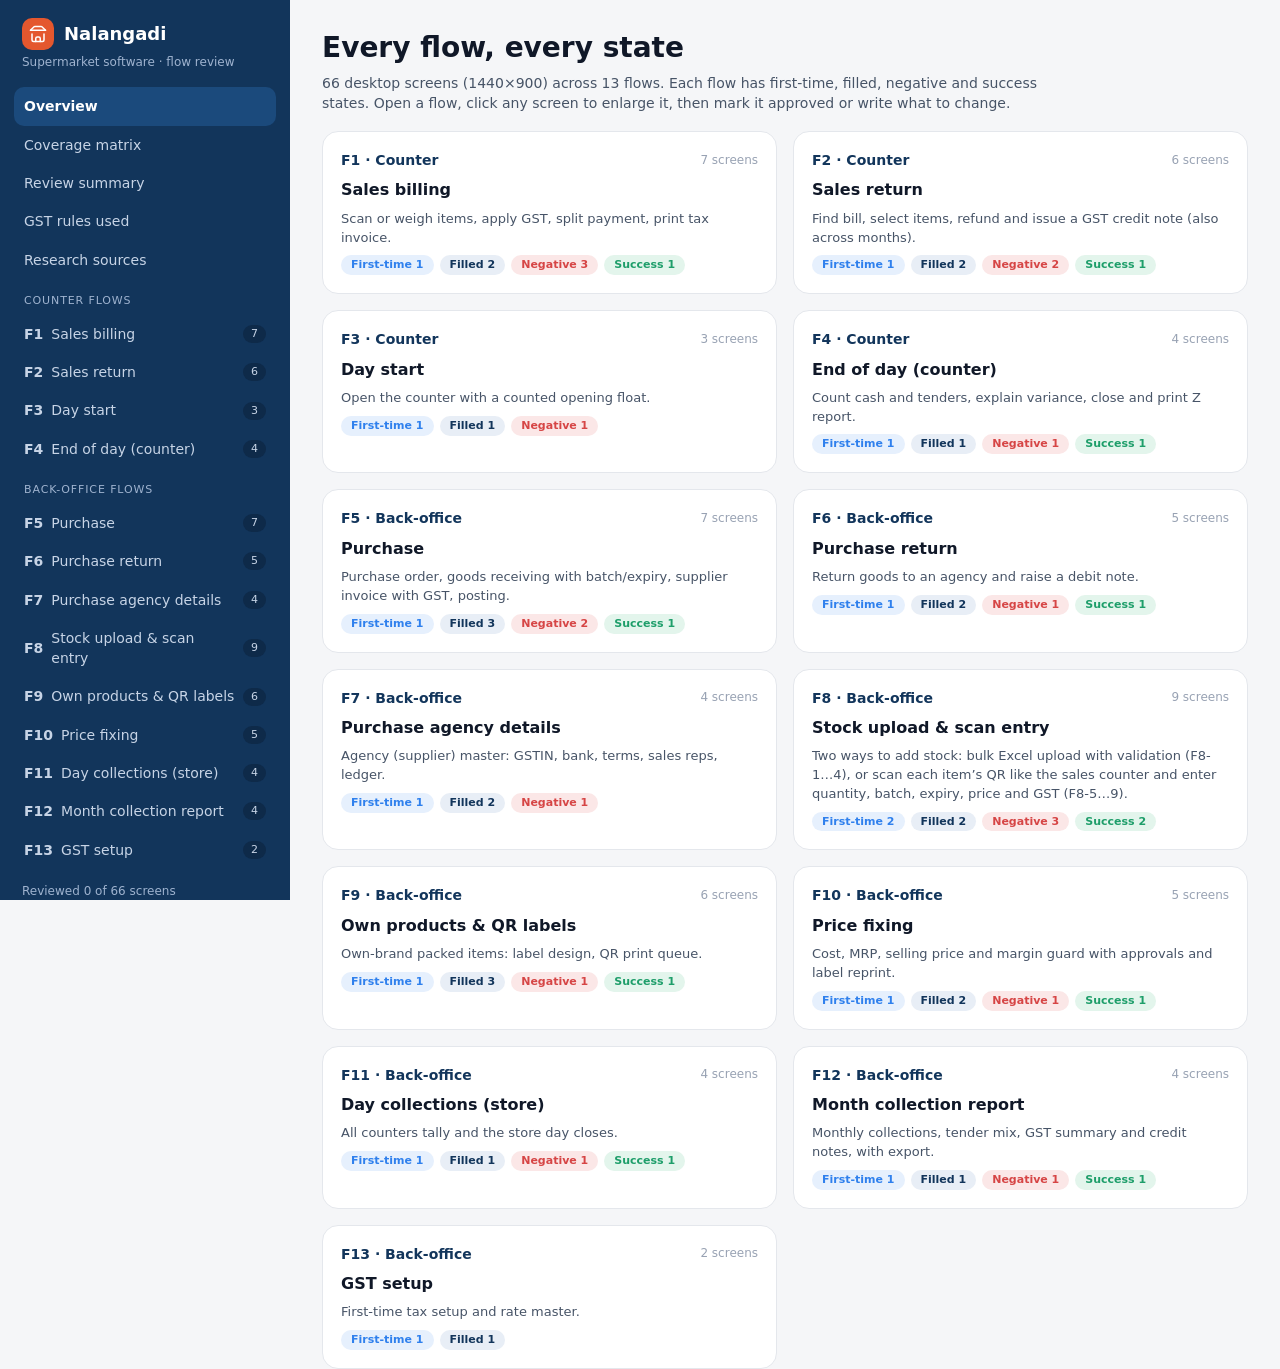
==== index.html @ 8aa23880 "Nalangadi supermarket UX review site (66 screens, 13 flows) Co-Authored-By: Claude Sonnet 5.5 <norep" ====
<!doctype html>
<html lang="en"><head><meta charset="utf-8"><meta name="viewport" content="width=device-width,initial-scale=1">
<title>Nalangadi Supermarket — Flow Review</title>
<link rel="stylesheet" href="styles.css">
<style>
html,body{height:100%}body{display:flex;background:#F5F6F8;color:#101828;font:14px/1.45 Inter,system-ui,-apple-system,"Segoe UI",sans-serif}
#nav{width:290px;flex:none;background:#12355B;color:#C7D4E6;padding:18px 14px;overflow:auto;height:100vh;position:sticky;top:0}
#nav h1{color:#fff;font-size:18px;display:flex;gap:10px;align-items:center;padding:0 8px 4px}#nav .tag{color:#9FB3CF;font-size:12px;padding:0 8px 16px}
#nav .grp{font-size:11px;letter-spacing:.08em;text-transform:uppercase;color:#9FB3CF;padding:14px 10px 6px}
#nav a{display:flex;align-items:center;gap:8px;padding:9px 10px;border-radius:10px;color:#C7D4E6;text-decoration:none;font-weight:500;cursor:pointer}#nav a:hover{background:#1B4A7C}#nav a.on{background:#1B4A7C;color:#fff;font-weight:600}
#nav a .n{margin-left:auto;font-size:11px;background:#0E2A49;border-radius:999px;padding:1px 8px}
#nav .prog{margin:14px 8px 0;font-size:12px;color:#9FB3CF}#nav .prog .bar{background:#0E2A49;height:8px;border-radius:4px;margin-top:6px}#nav .prog .bar i{display:block;height:8px;border-radius:4px;background:#1E9E6A}
#main{flex:1;min-width:0;padding:28px 32px 60px}
.vh{display:flex;justify-content:space-between;align-items:flex-end;gap:16px;margin-bottom:18px;flex-wrap:wrap}.vh h2{font-size:28px}.vh p{color:#475467;max-width:760px;margin-top:4px}
.filters{display:flex;gap:8px;flex-wrap:wrap}.filters .chip{cursor:pointer}
.gal{display:grid;grid-template-columns:repeat(auto-fill,560px);gap:28px}
.cardx{width:560px}
.thumb{width:560px;height:350px;border-radius:12px;overflow:hidden;border:1px solid #D0D5DD;background:#fff;cursor:zoom-in;position:relative;box-shadow:0 2px 8px rgba(16,24,40,.06)}
.thumb .scr{transform:scale(.3889);transform-origin:0 0;pointer-events:none}
.cap{display:flex;gap:8px;align-items:center;margin-top:10px}.cap b{font-size:14px}.cap .id{font-weight:700;color:#12355B}
.st{display:inline-block;border-radius:999px;padding:2px 10px;font-size:11px;font-weight:700}
.st.first{background:#E6F0FD;color:#2F80ED}.st.filled{background:#E8EEF6;color:#12355B}.st.error{background:#FBE7E7;color:#D64545}.st.success{background:#E3F5EC;color:#1E9E6A}
.note{color:#475467;font-size:13px;margin-top:4px}.rv{margin-left:auto;font-size:12px;font-weight:700}.rv.ok{color:#1E9E6A}.rv.chg{color:#E4572E}
.flowcards{display:grid;grid-template-columns:repeat(auto-fill,minmax(330px,1fr));gap:16px}
.fc{background:#fff;border:1px solid #E4E7EC;border-radius:16px;padding:18px;cursor:pointer;display:flex;flex-direction:column;gap:8px}.fc:hover{border-color:#12355B}
.fc .tp{display:flex;justify-content:space-between;align-items:center}.fc .code{font-weight:800;color:#12355B}.fc p{color:#475467;font-size:13px}
.fc .sts{display:flex;gap:6px;flex-wrap:wrap}
table.mx{width:100%;background:#fff;border-collapse:collapse;border:1px solid #E4E7EC;border-radius:12px;overflow:hidden}table.mx th{background:#EEF0F4}table.mx td{vertical-align:top;font-size:13px}table.mx td a{color:#12355B;font-weight:600;cursor:pointer;margin-right:8px;text-decoration:underline}
.doc{background:#fff;border:1px solid #E4E7EC;border-radius:16px;padding:22px;margin-bottom:16px}.doc h3{margin-bottom:10px}.doc p,.doc li{color:#475467;margin-bottom:6px}.doc ul{padding-left:20px}
#ov{position:fixed;inset:0;background:#0A1220;display:none;flex-direction:column;z-index:50}#ov.show{display:flex}
#ovh{display:flex;gap:14px;align-items:center;padding:14px 22px;color:#fff;flex-wrap:wrap}#ovh .id{font-weight:800}#ovh .nt{color:#C7D4E6;font-size:13px;flex:1;min-width:280px}
#ovh button,#ovb button{background:#fff;color:#12355B;border:0;border-radius:10px;padding:8px 14px;font-weight:700;cursor:pointer;font-size:13px}
#ovh button.g{background:#1E9E6A;color:#fff}#ovh button.o{background:#E4572E;color:#fff}#ovh button.x{background:#344054;color:#fff}
#stage{flex:1;display:grid;place-items:center;overflow:auto;padding:0 22px 14px}#frame{transform-origin:0 0}#wrap{position:relative;border-radius:8px;overflow:hidden;box-shadow:0 12px 48px rgba(0,0,0,.5)}
#cm{display:none;padding:0 22px 14px}#cm.show{display:flex;gap:10px}#cm textarea{flex:1;border-radius:10px;border:0;padding:10px 12px;font:13px Inter,system-ui;height:56px}
#ovb{display:flex;gap:10px;justify-content:center;padding:0 22px 14px;color:#9FB3CF;align-items:center;font-size:12px}
.sum{display:flex;flex-direction:column;gap:10px}.sum .it{background:#fff;border:1px solid #E4E7EC;border-radius:12px;padding:12px 16px;display:flex;gap:12px;align-items:flex-start}
</style></head><body>
<div id="nav"></div><div id="main"></div>
<div id="ov"><div id="ovh"></div><div id="cm"><textarea id="cmt" placeholder="What should change on this screen?"></textarea><button id="cms" class="o" style="background:#E4572E;color:#fff;border:0;border-radius:10px;padding:0 18px;font-weight:700">Save note</button></div><div id="stage"><div id="wrap"><div id="frame"></div></div></div><div id="ovb"><button id="pv">← Previous</button><span>Use ← → keys · Esc to close · A = approve · C = needs change</span><button id="nx">Next →</button></div></div>
<script src="lib.js"></script><script src="screens-pos.js"></script><script src="screens-purchase.js"></script><script src="screens-stock.js"></script><script src="screens-scan.js"></script><script src="screens-reports.js"></script>
<script>
const $=s=>document.querySelector(s);
const KEY='nalangadi-review-v1';let R={};try{R=JSON.parse(localStorage.getItem(KEY)||'{}')}catch(e){}
const save=()=>{try{localStorage.setItem(KEY,JSON.stringify(R))}catch(e){}};
const fl=id=>FLOWS.find(f=>f.id===id);
let view='overview',filter='all',cur=null;
function nav(){const done=SCREENS.filter(s=>R[s.id]&&R[s.id].v==='ok').length;
let h=`<h1><span class="logo" style="width:32px;height:32px">${ico('store',18,'#fff')}</span>Nalangadi</h1><div class="tag">Supermarket software · flow review</div>`;
h+=`<a data-v="overview" class="${view==='overview'?'on':''}">Overview</a><a data-v="coverage" class="${view==='coverage'?'on':''}">Coverage matrix</a><a data-v="review" class="${view==='review'?'on':''}">Review summary</a><a data-v="gst" class="${view==='gst'?'on':''}">GST rules used</a><a data-v="research" class="${view==='research'?'on':''}">Research sources</a>`;
['Counter','Back-office'].forEach(app=>{h+=`<div class="grp">${app} flows</div>`;FLOWS.filter(f=>f.app===app).forEach(f=>{const n=SCREENS.filter(s=>s.flow===f.id).length;h+=`<a data-v="flow:${f.id}" class="${view==='flow:'+f.id?'on':''}"><b>${f.id}</b> ${f.name}<span class="n">${n}</span></a>`;});});
h+=`<div class="prog">Reviewed ${done} of ${SCREENS.length} screens<div class="bar"><i style="width:${SCREENS.length?done/SCREENS.length*100:0}%"></i></div></div>`;
$('#nav').innerHTML=h;document.querySelectorAll('#nav a').forEach(a=>a.onclick=()=>{view=a.dataset.v;filter='all';render();scrollTo(0,0)});}
const stc=(f)=>['first','filled','error','success'].map(k=>{const n=SCREENS.filter(s=>s.flow===f&&s.state===k).length;return n?`<span class="st ${k}">${STATE_LABEL[k]} ${n}</span>`:''}).join('');
function shotCard(s){const r=R[s.id];return `<div class="cardx"><div class="thumb" data-id="${s.id}">${s.html}</div><div class="cap"><span class="id">${s.id}</span><b>${s.title}</b><span class="st ${s.state}">${STATE_LABEL[s.state]}</span><span class="rv ${r?r.v==='ok'?'ok':'chg':''}">${r?r.v==='ok'?'✓ approved':'✎ change requested':''}</span></div><div class="note">${s.note}</div></div>`;}
function render(){nav();const m=$('#main');
if(view==='overview'){m.innerHTML=`<div class="vh"><div><h2>Every flow, every state</h2><p>${SCREENS.length} desktop screens (1440×900) across ${FLOWS.length} flows. Each flow has first-time, filled, negative and success states. Open a flow, click any screen to enlarge it, then mark it approved or write what to change.</p></div></div><div class="flowcards">${FLOWS.map(f=>`<div class="fc" data-v="flow:${f.id}"><div class="tp"><span class="code">${f.id} · ${f.app}</span><span class="m3 sm">${SCREENS.filter(s=>s.flow===f.id).length} screens</span></div><b style="font-size:16px">${f.name}</b><p>${f.desc}</p><div class="sts">${stc(f.id)}</div></div>`).join('')}</div>`;m.querySelectorAll('.fc').forEach(c=>c.onclick=()=>{view=c.dataset.v;render();scrollTo(0,0)});}
else if(view.startsWith('flow:')){const f=fl(view.slice(5));const list=SCREENS.filter(s=>s.flow===f.id&&(filter==='all'||s.state===filter));
m.innerHTML=`<div class="vh"><div><h2>${f.id} · ${f.name}</h2><p>${f.desc}</p></div><div class="filters">${['all','first','filled','error','success'].map(k=>`<span class="chip ${filter===k?'on':''}" data-f="${k}">${k==='all'?'All states':STATE_LABEL[k]}</span>`).join('')}</div></div><div class="gal">${list.map(shotCard).join('')}</div>`;
m.querySelectorAll('.chip').forEach(c=>c.onclick=()=>{filter=c.dataset.f;render()});m.querySelectorAll('.thumb').forEach(t=>t.onclick=()=>open(t.dataset.id));}
else if(view==='coverage'){const rows=FLOWS.map(f=>`<tr><td>${f.id} ${f.name}</td>${['first','filled','error','success'].map(k=>{const l=SCREENS.filter(s=>s.flow===f.id&&s.state===k);return `<td>${l.length?l.map(s=>`<a data-id="${s.id}">${s.id}</a>`).join(''):'<span class="m3">— not applicable</span>'}</td>`}).join('')}</tr>`).join('');
m.innerHTML=`<div class="vh"><div><h2>Coverage matrix</h2><p>Built from the actual screens, so it is always accurate. Click an ID to open it.</p></div></div><table class="mx"><thead><tr><th>Flow</th><th>First-time</th><th>Filled</th><th>Negative</th><th>Success</th></tr></thead><tbody>${rows}</tbody></table>`;m.querySelectorAll('td a').forEach(a=>a.onclick=()=>open(a.dataset.id));}
else if(view==='review'){const items=SCREENS.filter(s=>R[s.id]);const chg=items.filter(s=>R[s.id].v==='chg');const ok=items.filter(s=>R[s.id].v==='ok');
m.innerHTML=`<div class="vh"><div><h2>Review summary</h2><p>${ok.length} approved · ${chg.length} need changes · ${SCREENS.length-items.length} not reviewed yet. Notes are saved in this browser.</p></div><div class="filters"><span class="chip on" id="cp">Copy change list</span><span class="chip" id="cl">Clear all</span></div></div><div class="sum">${chg.map(s=>`<div class="it"><b>${s.id}</b><div><b>${s.title}</b><div class="m">${R[s.id].c||'(no note)'}</div></div></div>`).join('')||'<div class="m">No change requests yet.</div>'}</div>`;
$('#cp').onclick=()=>{const t=chg.map(s=>`${s.id} ${s.title}: ${R[s.id].c||''}`).join('\n');navigator.clipboard&&navigator.clipboard.writeText(t||'No changes');$('#cp').textContent='Copied';};$('#cl').onclick=()=>{R={};save();render();};}
else if(view==='gst'){m.innerHTML=`<div class="vh"><div><h2>India GST rules used in the screens</h2><p>Summarised from tax guides found in research — not tax advice. A CA must confirm each rule, rate and date before go-live.</p></div></div>`+[
['Return next month → credit note','A returned bill is never edited. The shop issues a credit note (Section 34 CGST) that references the original invoice. It is declared in the return of the month the credit note is issued, at the original bill’s tax rate. Example: Sept bill returned on 25 Oct → reduces October tax (filed in November).','Screens F2-2, F2-5, F2-6, F12-2'],
['Retail reporting','Small retail (B2C) credit notes are netted in the rate-wise, state-wise summary of that month; large inter-state invoices above ₹2.5 lakh are reported separately. Verify current form table numbers.','F12-2'],
['Time limit','Credit note must be declared by 30 November after the financial year of the original sale (or annual return date if earlier). Afterwards only a commercial credit note is possible and tax cannot be adjusted.','F2-2 warning, F12-3'],
['Tax invoice vs bill of supply','Regular dealers print a tax invoice with mandatory particulars (Rule 46). Composition dealers (up to ₹1.5 crore, 1%) print a bill of supply and cannot show GST separately or claim input credit.','F1-7, F13'],
['Rates','From 22 Sep 2025 sources report slabs of 5% and 18% (plus 40% for sin/luxury), loose staples nil, some packaged milk/paneer nil, carry bags 18%. Sample rates in the screens must be checked item-by-item in the notification.','F1-2, F13-2'],
['Write-offs','Input credit on goods lost, stolen, destroyed or written off may need reversal (Section 17(5)(h)). Wastage entries flag “ask CA”.','F9, F5-5, F6'],
['MRP and scales','Packaged goods cannot be sold above MRP; weighing scales must be verified and stamped (interval varies by state).','F1-2, F10-3'],
['E-invoice','Applies from ₹5 crore turnover for B2B/exports; counter bills are not e-invoiced. Supplier IRN is stored on purchase invoices.','F5-6']].map(([t,b,w])=>`<div class="doc"><h3>${t}</h3><p>${b}</p><p><b>Where:</b> ${w}</p></div>`).join('');}
else if(view==='research'){m.innerHTML=`<div class="vh"><div><h2>Research sources</h2><p>No single open-source project covers weighing, expiry, purchase orders, GST and wastage together. Workflows were taken from several; nothing was copied. Verify repos and licences before reuse.</p></div></div><div class="doc"><h3>Open source on GitHub</h3><ul><li><b>BeratARPA/BarcodePOS</b> — barcode, weighing scale and printer integration in a counter app.</li><li><b>Posnic/POS</b> — offline-first POS (Electron, AGPL).</li><li><b>ismail2021mohamed-cmd/supermarket-management-system</b> — roles, suppliers, expiry and low-stock alerts, profit dashboard.</li><li><b>Aasthayuli/Grocery_Inventory_Management</b> — barcode generation, expiry tracking, suppliers.</li><li><b>odoo/odoo, frappe/erpnext (+POSNext), Blair2004/NexoPOS, opensourcepos</b> — purchasing and receiving, cashier shifts, POS profiles, stock adjustments, roles.</li></ul></div><div class="doc"><h3>Vendor and guide material (marketing, unverified)</h3><ul><li>Price-embedded EAN-13 scale labels, PLU codes, tare.</li><li>Expiry-first (FEFO) stock, near-expiry markdown, blind counts and reason codes for shrink.</li><li>PO approvals by value, flagging price mismatch and over-receipt.</li></ul></div><div class="doc"><h3>UI patterns</h3><ul><li>Shopify Polaris and Emarsys data grids: checkbox column, hover actions, filters, bulk bar.</li></ul></div>`;}
m.querySelectorAll('.thumb').forEach(t=>t.onclick=()=>open(t.dataset.id));}
/* viewer */
function fit(){const s=Math.min((innerWidth-60)/1440,(innerHeight-250)/900);$('#frame').style.transform=`scale(${s})`;$('#wrap').style.width=1440*s+'px';$('#wrap').style.height=900*s+'px';}
function open(id){cur=SCREENS.findIndex(s=>s.id===id);show();$('#ov').classList.add('show');}
function show(){const s=SCREENS[cur];const r=R[s.id]||{};$('#frame').innerHTML=s.html;fit();
$('#ovh').innerHTML=`<span class="id">${s.id}</span><b>${s.title}</b><span class="st ${s.state}">${STATE_LABEL[s.state]}</span><span class="nt">${s.note}</span><button class="g" id="ap">✓ Approve</button><button class="o" id="ch">✎ Needs change</button><button class="x" id="cx">Close</button>`;
$('#cmt').value=r.c||'';$('#cm').classList.toggle('show',r.v==='chg');
$('#ap').onclick=()=>mark('ok');$('#ch').onclick=()=>{R[s.id]={v:'chg',c:$('#cmt').value};save();$('#cm').classList.add('show');$('#cmt').focus();render2()};$('#cx').onclick=close;}
function mark(v){const s=SCREENS[cur];R[s.id]={v,c:(R[s.id]&&R[s.id].c)||''};save();$('#cm').classList.toggle('show',v==='chg');render2();}
function render2(){nav();if(view!=='review'){const keep=scrollY;render();scrollTo(0,keep);}}
function close(){$('#ov').classList.remove('show');}
$('#cms').onclick=()=>{const s=SCREENS[cur];R[s.id]={v:'chg',c:$('#cmt').value};save();render2();};
$('#pv').onclick=()=>{cur=(cur-1+SCREENS.length)%SCREENS.length;show();};$('#nx').onclick=()=>{cur=(cur+1)%SCREENS.length;show();};
addEventListener('resize',()=>{if($('#ov').classList.contains('show'))fit();});
addEventListener('keydown',e=>{if(!$('#ov').classList.contains('show'))return;if(document.activeElement===$('#cmt')){if(e.key==='Escape')document.activeElement.blur();return;}if(e.key==='Escape')close();if(e.key==='ArrowRight')$('#nx').click();if(e.key==='ArrowLeft')$('#pv').click();if(e.key==='a'||e.key==='A')mark('ok');if(e.key==='c'||e.key==='C'){mark('chg');$('#cmt').focus();e.preventDefault();}});
render();
</script></body></html>
---- styles.css ----
:root{--primary:#12355B;--primary-600:#1B4A7C;--primary-50:#E8EEF6;--accent:#E4572E;--accent-50:#FDECE6;--success:#1E9E6A;--success-50:#E3F5EC;--warning:#E9A23B;--warning-50:#FCF1DD;--danger:#D64545;--danger-50:#FBE7E7;--info:#2F80ED;--info-50:#E6F0FD;--ink:#101828;--ink2:#475467;--ink3:#98A2B3;--line:#E4E7EC;--bg:#F5F6F8;--bg2:#EEF0F4;--surface:#fff}
*{box-sizing:border-box;margin:0;padding:0}
.scr{width:1440px;height:900px;position:relative;overflow:hidden;background:var(--bg);color:var(--ink);font:14px/1.4 Inter,system-ui,-apple-system,"Segoe UI",sans-serif;display:flex;flex-direction:column}
.scr.adm{flex-direction:row}
.ic{flex:none;display:inline-block;vertical-align:middle}
/* POS */
.pos-top{height:64px;flex:none;background:var(--primary);color:#fff;display:flex;align-items:center;justify-content:space-between;padding:0 24px}
.pos-top .brand{display:flex;align-items:center;gap:12px;font-weight:700;font-size:18px}
.logo{width:36px;height:36px;border-radius:10px;background:var(--accent);display:grid;place-items:center}
.pos-top .meta{display:flex;flex-direction:column;line-height:1.25}.pos-top .meta small{color:#9FB3CF;font-size:11px}
.pos-top .right{display:flex;align-items:center;gap:16px}
.pill{display:inline-flex;align-items:center;gap:6px;border-radius:999px;padding:6px 12px;font-weight:600;font-size:12px;background:var(--primary-600);color:#fff}
.pill.off{background:#7A2A2A}
.avatar{width:34px;height:34px;border-radius:50%;background:var(--primary-600);display:grid;place-items:center;font-weight:700}
.pos-body{flex:1;display:flex;min-height:0}
.pos-left{flex:1;min-width:0;padding:24px;display:flex;flex-direction:column;gap:16px}
.pos-right{width:460px;flex:none;background:#fff;border-left:1px solid var(--line);display:flex;flex-direction:column;min-height:0}
.pos-right .hd{padding:16px 20px;display:flex;justify-content:space-between;align-items:center;border-bottom:1px solid var(--line)}
.pos-right .lines{flex:1;padding:0 20px;overflow:hidden}
.line{display:flex;gap:10px;align-items:center;padding:11px 0;border-bottom:1px solid var(--line)}
.line .nm{flex:1;min-width:0}.line .nm b{display:block;font-size:14px}.line .nm small{color:var(--ink2);font-size:12px}
.line .amt{width:84px;text-align:right;font-weight:600}
.tot{padding:14px 20px;background:var(--bg);display:flex;flex-direction:column;gap:6px;font-size:13px}
.tot div{display:flex;justify-content:space-between;color:var(--ink2)}.tot .g{color:var(--success)}
.pay-wrap{padding:14px 20px 20px;display:flex;flex-direction:column;gap:10px}
.search{height:56px;border-radius:14px;background:#fff;border:1px solid var(--line);display:flex;align-items:center;gap:12px;padding:0 18px;color:var(--ink3);font-size:16px}
.search.focus{border:2px solid var(--primary);color:var(--ink)}
.tile{background:#fff;border:1px solid var(--line);border-radius:14px;padding:10px;display:flex;flex-direction:column;gap:4px}
.tile .img{height:64px;border-radius:10px}
.tile b{font-size:14px}.tile .pr{display:flex;justify-content:space-between;align-items:center}
.grid{display:grid;gap:12px}.g4{grid-template-columns:repeat(4,1fr)}.g3{grid-template-columns:repeat(3,1fr)}.g2{grid-template-columns:repeat(2,1fr)}.g5{grid-template-columns:repeat(5,1fr)}
.scale{background:var(--primary);color:#fff;border-radius:16px;padding:18px 22px;display:flex;justify-content:space-between;align-items:center}
.scale .w{font-size:40px;font-weight:700;font-variant-numeric:tabular-nums}
/* admin */
.side{width:240px;background:var(--primary);color:#C7D4E6;padding:20px 14px;display:flex;flex-direction:column;gap:2px;flex:none}
.side .logo-row{display:flex;gap:10px;align-items:center;padding:0 8px 16px;color:#fff}
.side .logo-row small{display:block;color:#9FB3CF;font-size:11px}
.nav{height:40px;border-radius:10px;padding:0 12px;display:flex;align-items:center;gap:12px;font-weight:500}
.nav.on{background:var(--primary-600);color:#fff;font-weight:600}
.nav .cnt{margin-left:auto;background:var(--accent);color:#fff;border-radius:999px;font-size:11px;padding:1px 7px;font-weight:600}
.side .spacer{flex:1}
.side .user{background:var(--primary-600);border-radius:12px;padding:12px;display:flex;gap:10px;align-items:center;color:#fff}
.side .user small{display:block;color:#9FB3CF;font-size:11px}
.main{flex:1;display:flex;flex-direction:column;min-width:0}
.top{height:64px;background:#fff;border-bottom:1px solid var(--line);display:flex;align-items:center;justify-content:space-between;padding:0 32px;flex:none}
.top .s{width:420px;height:40px;border-radius:10px;background:var(--bg);display:flex;align-items:center;gap:10px;padding:0 14px;color:var(--ink3)}
.top .r{display:flex;align-items:center;gap:14px}
.sel-store{display:flex;align-items:center;gap:6px;border:1px solid var(--line);border-radius:10px;padding:8px 12px;font-weight:500;font-size:13px}
.bell{width:40px;height:40px;border-radius:50%;background:var(--bg);display:grid;place-items:center}
.content{flex:1;padding:24px 32px;display:flex;flex-direction:column;gap:18px;min-height:0;overflow:hidden}
.ph-row{display:flex;justify-content:space-between;align-items:center}
.h1{font-size:26px;font-weight:700}.sub{color:var(--ink2);font-size:14px}
.row{display:flex;gap:16px}.col{display:flex;flex-direction:column;gap:14px}.grow{flex:1;min-width:0}.between{justify-content:space-between}.center{align-items:center}.gap8{gap:8px}.gap12{gap:12px}.wrap{flex-wrap:wrap}
.card{background:#fff;border:1px solid var(--line);border-radius:16px;padding:20px;display:flex;flex-direction:column;gap:14px;min-width:0}
.card h3{font-size:16px;font-weight:700}
.card.row,.card.row.between{flex-direction:row}.card.row.center{align-items:center}.card.grow{flex:1}
.kpi{flex:1;background:#fff;border:1px solid var(--line);border-radius:16px;padding:18px;display:flex;flex-direction:column;gap:8px}
.kpi .l{display:flex;justify-content:space-between;color:var(--ink2);font-size:13px}.kpi b{font-size:26px}
.btn{border:0;border-radius:12px;height:44px;padding:0 20px;font:600 14px Inter,system-ui,sans-serif;display:inline-flex;align-items:center;justify-content:center;gap:8px;white-space:nowrap}
.btn.primary{background:var(--primary);color:#fff}.btn.secondary{background:#fff;color:var(--primary);box-shadow:inset 0 0 0 1.5px var(--primary)}.btn.ghost{background:var(--primary-50);color:var(--primary)}.btn.danger{background:var(--danger);color:#fff}.btn.accent{background:var(--accent);color:#fff}.btn.sm{height:36px;padding:0 14px;font-size:13px}.btn.lg{height:60px;font-size:17px}.btn.block{width:100%}.btn.dis{opacity:.4}
.badge{display:inline-flex;align-items:center;gap:4px;border-radius:6px;padding:3px 8px;font:600 11px Inter,system-ui,sans-serif;white-space:nowrap}
.badge.neutral{background:var(--bg2);color:var(--ink2)}.badge.success{background:var(--success-50);color:var(--success)}.badge.warning{background:var(--warning-50);color:#9A6410}.badge.danger{background:var(--danger-50);color:var(--danger)}.badge.info{background:var(--info-50);color:var(--info)}.badge.accent{background:var(--accent-50);color:var(--accent)}
.chip{display:inline-flex;align-items:center;border-radius:999px;padding:8px 14px;font-weight:500;font-size:13px;background:#fff;border:1px solid var(--line);color:var(--ink2)}.chip.on{background:var(--primary);border-color:var(--primary);color:#fff}
.field{display:flex;flex-direction:column;flex:1;min-width:0}.field label{font:500 13px Inter,system-ui,sans-serif;color:var(--ink2);margin-bottom:6px}
.inp{height:48px;border:1px solid var(--line);border-radius:10px;background:#fff;padding:0 14px;display:flex;align-items:center;gap:8px;justify-content:space-between}
.inp.focus{border:2px solid var(--primary)}.inp.error{border:2px solid var(--danger)}.inp.dis{background:var(--bg2);color:var(--ink3)}.ph{color:var(--ink3)}
.hint{font-size:12px;color:var(--ink3);margin-top:4px}.hint.error{color:var(--danger)}.hint.ok{color:var(--success)}
.tblw{background:#fff;border:1px solid var(--line);border-radius:14px;overflow:hidden}
table{width:100%;border-collapse:collapse}th{background:var(--bg);font:600 12px Inter,system-ui,sans-serif;color:var(--ink2);text-align:left;padding:12px 16px}td{padding:12px 16px;border-top:1px solid var(--line);font-size:14px;color:var(--ink2)}td:first-child{color:var(--ink);font-weight:600}
.r{text-align:right}.c{text-align:center}tr.sel td{background:var(--primary-50)}tr.bad td{background:var(--danger-50)}tr.warn td{background:var(--warning-50)}
.cb{width:18px;height:18px;border-radius:5px;border:2px solid var(--ink3);display:inline-grid;place-items:center;vertical-align:middle}.cb.on{background:var(--primary);border-color:var(--primary);color:#fff}
.bulk{background:var(--primary-50);padding:10px 20px;display:flex;gap:12px;align-items:center;color:var(--primary);font-weight:600;font-size:13px}
.banner{display:flex;gap:12px;align-items:flex-start;border-radius:12px;padding:14px 16px;border:1px solid}
.banner b{display:block;font-size:14px}.banner span{font-size:13px;color:var(--ink2)}.banner .act{margin-left:auto;align-self:center}
.banner.danger{background:var(--danger-50);border-color:#F2BCBC}.banner.warning{background:var(--warning-50);border-color:#F3D9A4}.banner.info{background:var(--info-50);border-color:#BDD6F7}.banner.success{background:var(--success-50);border-color:#B5E3CE}
.empty{flex:1;display:flex;flex-direction:column;align-items:center;justify-content:center;gap:12px;text-align:center;padding:24px}
.empty .ring{width:96px;height:96px;border-radius:50%;background:var(--primary-50);display:grid;place-items:center}
.empty h2{font-size:24px}.empty p{max-width:460px;color:var(--ink2);font-size:15px;line-height:1.5}
.empty .tips{display:flex;gap:12px;margin-top:8px}.empty .tip{background:#fff;border:1px solid var(--line);border-radius:12px;padding:12px 16px;text-align:left;font-size:13px;max-width:220px}
.scrim{position:absolute;inset:0;background:rgba(16,24,40,.5)}
.modal{position:absolute;left:50%;transform:translateX(-50%);top:100px;background:#fff;border-radius:20px;padding:28px;display:flex;flex-direction:column;gap:16px;box-shadow:0 24px 64px rgba(0,0,0,.25)}
.modal .mh{display:flex;justify-content:space-between;align-items:flex-start}.modal h2{font-size:22px}.modal .x{width:40px;height:40px;border-radius:50%;background:var(--bg2);display:grid;place-items:center}
.steps{display:flex;gap:10px;align-items:center}.step{display:flex;align-items:center;gap:8px;font-weight:600;color:var(--ink3);white-space:nowrap}.step i{width:24px;height:24px;border-radius:50%;background:var(--bg2);display:grid;place-items:center;font-style:normal;font-size:12px}.step.on{color:var(--ink)}.step.on i{background:var(--primary);color:#fff}.step.done i{background:var(--success);color:#fff}.sep{flex:1;height:2px;background:var(--line);min-width:20px}
.tgl{display:flex;justify-content:space-between;align-items:center;padding:6px 0}.tgl small{display:block;color:var(--ink2);font-size:12px}
.tg{width:44px;height:26px;border-radius:13px;background:var(--bg2);position:relative;flex:none}.tg.on{background:var(--primary)}.tg:after{content:"";position:absolute;top:3px;left:3px;width:20px;height:20px;border-radius:50%;background:#fff}.tg.on:after{left:21px}
.kp{display:grid;grid-template-columns:repeat(3,1fr);gap:8px}.kp div{height:60px;border-radius:12px;background:var(--bg);display:grid;place-items:center;font:600 22px Inter,system-ui,sans-serif}
.paper{background:#fff;border:1px solid var(--line);padding:20px;font:12px/1.55 "Courier New",monospace;width:340px;color:#222;display:flex;flex-direction:column;gap:4px}
.paper .ln{display:flex;justify-content:space-between}.paper hr{border:0;border-top:1px dashed #999;margin:6px 0}.paper .ctr{text-align:center}
.bar{height:8px;border-radius:4px;background:var(--bg2)}.bar i{display:block;height:8px;border-radius:4px;background:var(--primary)}
.denom{display:flex;align-items:center;gap:16px;padding:6px 0}.denom .d{width:90px;font-weight:600}.denom .q{width:120px;height:40px;border:1px solid var(--line);border-radius:10px;display:flex;align-items:center;padding:0 12px;background:#fff}.denom .t{margin-left:auto;font-weight:600}
.big{font-size:44px;font-weight:700}.mid{font-size:20px;font-weight:700}
.m{color:var(--ink2)}.m3{color:var(--ink3)}.b{font-weight:700}.s6{font-weight:600}.sm{font-size:12px}.ok{color:var(--success)}.bad{color:var(--danger)}.wn{color:#9A6410}
.sw{width:56px;height:64px;border-radius:10px}
.qr{width:120px;height:120px;background:repeating-conic-gradient(#101828 0 25%,#fff 0 50%) 0 0/16px 16px;border:6px solid #fff;outline:1px solid var(--line)}
.label{background:#fff;border:1px dashed var(--ink3);border-radius:6px;padding:12px;display:flex;gap:12px;width:320px;font-size:11px;line-height:1.35;color:#222}
.dot{width:8px;height:8px;border-radius:50%;display:inline-block}

td:first-child{white-space:nowrap}
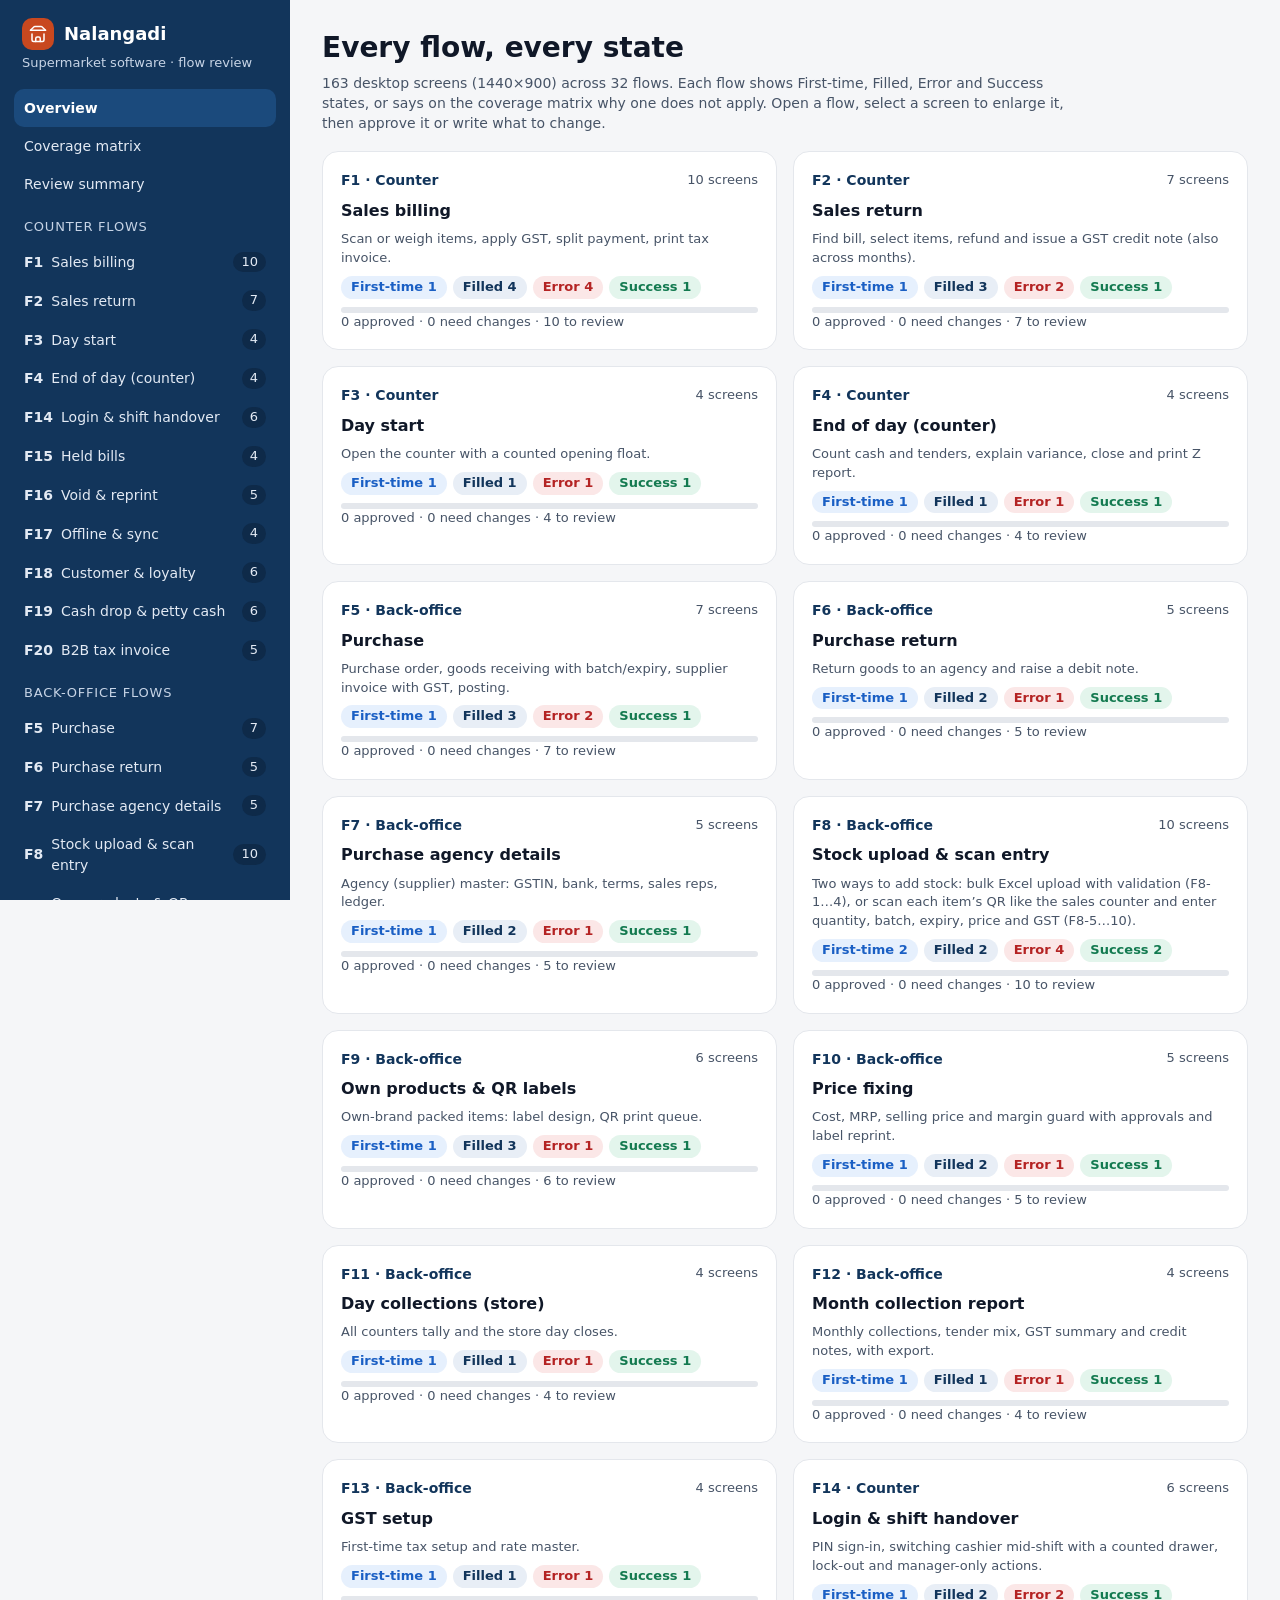
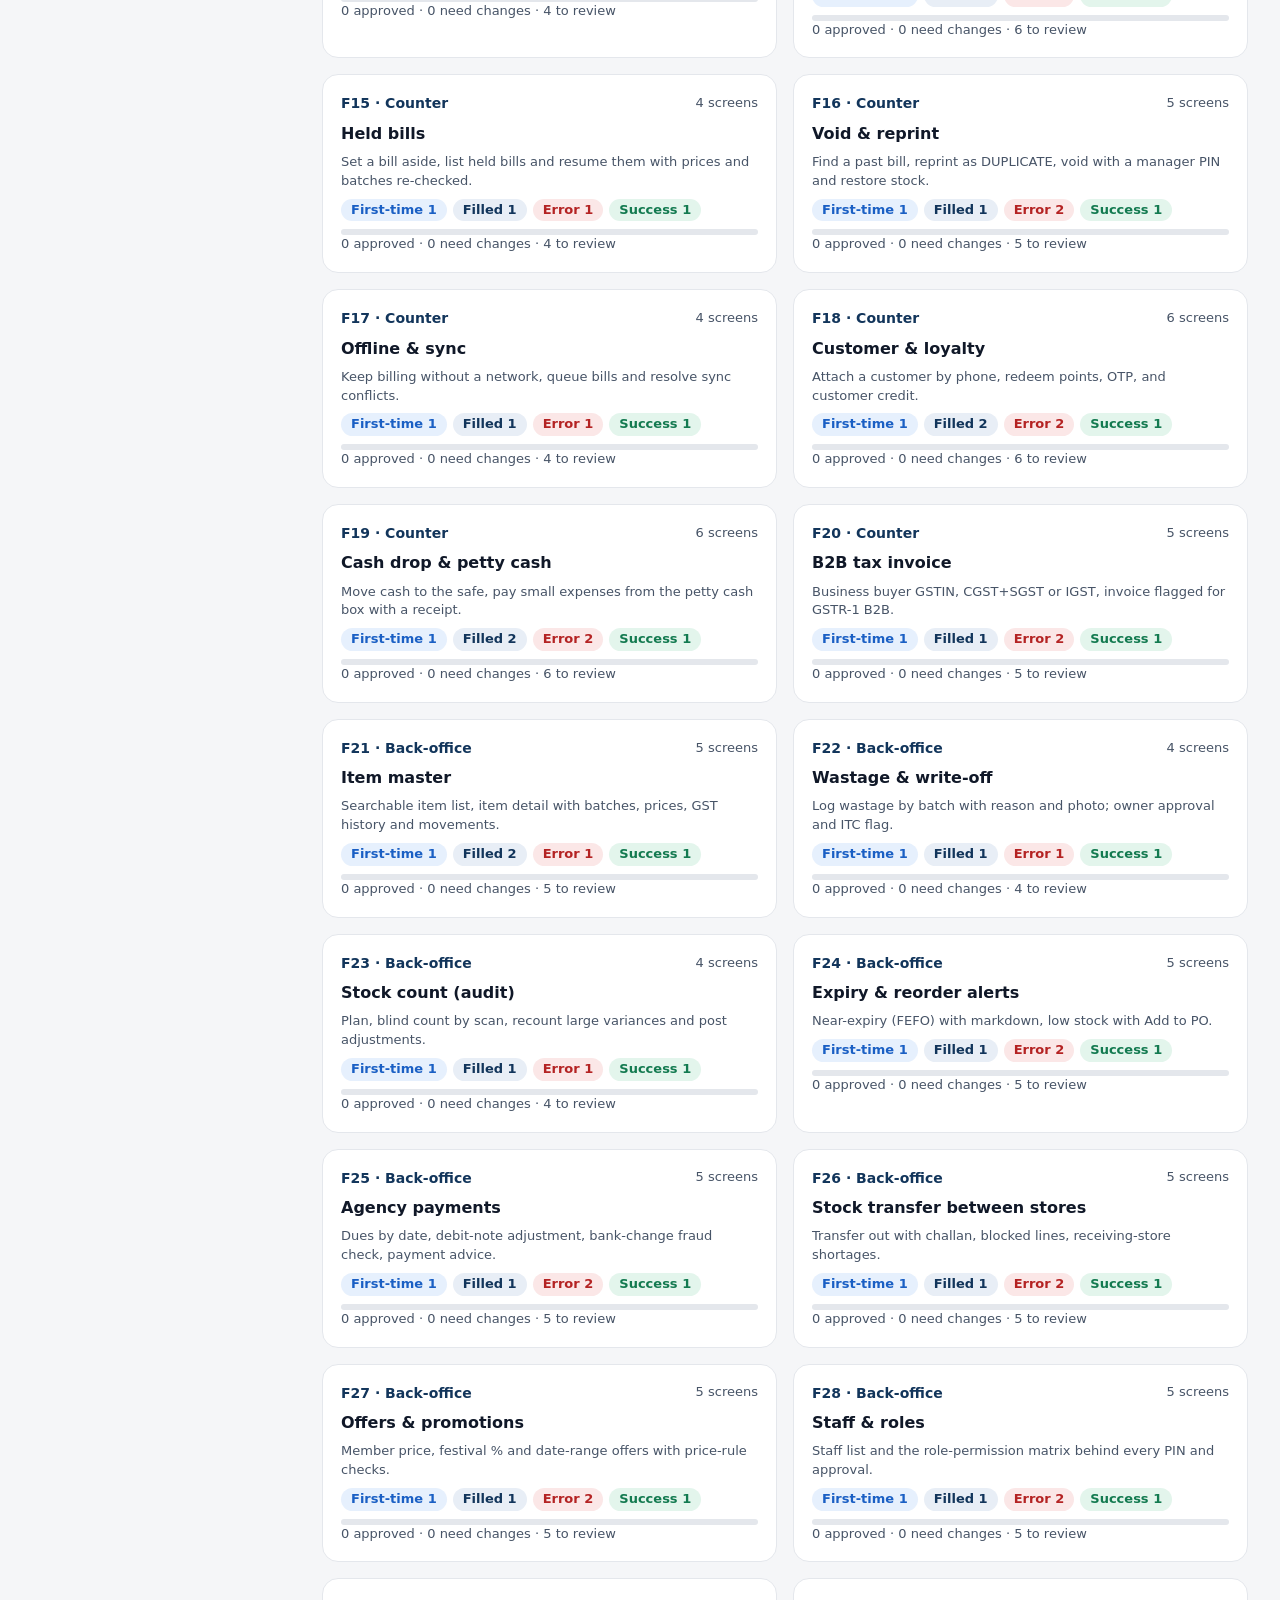
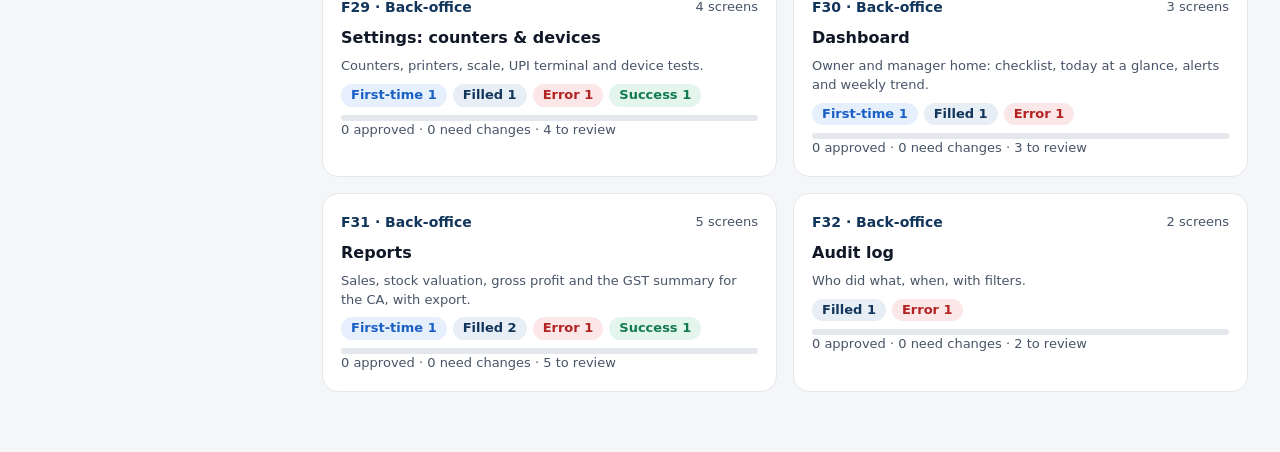
==== commit 30344d05: "Phases 1-4: DATA-driven screens, flows F14-F32, Tamil bill, quality gate, review site rewrite Co-Aut" ====
--- a/index.html
+++ b/index.html
@@ -3,90 +3,202 @@
 <title>Nalangadi Supermarket — Flow Review</title>
 <link rel="stylesheet" href="styles.css">
 <style>
-html,body{height:100%}body{display:flex;background:#F5F6F8;color:#101828;font:14px/1.45 Inter,system-ui,-apple-system,"Segoe UI",sans-serif}
-#nav{width:290px;flex:none;background:#12355B;color:#C7D4E6;padding:18px 14px;overflow:auto;height:100vh;position:sticky;top:0}
-#nav h1{color:#fff;font-size:18px;display:flex;gap:10px;align-items:center;padding:0 8px 4px}#nav .tag{color:#9FB3CF;font-size:12px;padding:0 8px 16px}
-#nav .grp{font-size:11px;letter-spacing:.08em;text-transform:uppercase;color:#9FB3CF;padding:14px 10px 6px}
-#nav a{display:flex;align-items:center;gap:8px;padding:9px 10px;border-radius:10px;color:#C7D4E6;text-decoration:none;font-weight:500;cursor:pointer}#nav a:hover{background:#1B4A7C}#nav a.on{background:#1B4A7C;color:#fff;font-weight:600}
-#nav a .n{margin-left:auto;font-size:11px;background:#0E2A49;border-radius:999px;padding:1px 8px}
-#nav .prog{margin:14px 8px 0;font-size:12px;color:#9FB3CF}#nav .prog .bar{background:#0E2A49;height:8px;border-radius:4px;margin-top:6px}#nav .prog .bar i{display:block;height:8px;border-radius:4px;background:#1E9E6A}
+*{box-sizing:border-box}
+html,body{min-height:100%}body{display:flex;background:#F5F6F8;color:#101828;font:14px/1.45 Inter,system-ui,-apple-system,"Segoe UI",sans-serif;margin:0;overflow-x:hidden}
+:focus-visible{outline:3px solid #1A5FC4;outline-offset:2px;border-radius:6px}
+button{font:inherit;cursor:pointer}a{color:inherit}
+#nav{width:290px;flex:none;background:#12355B;color:#C7D4E6;padding:18px 14px;overflow:auto;height:100vh;position:sticky;top:0;z-index:30}
+#nav h1{color:#fff;font-size:18px;display:flex;gap:10px;align-items:center;padding:0 8px 4px;margin:0}#nav .tag{color:#C7D4E6;font-size:13px;padding:0 8px 16px}
+#nav .grp{font-size:13px;letter-spacing:.06em;text-transform:uppercase;color:#C7D4E6;padding:14px 10px 6px}
+#nav a{display:flex;align-items:center;gap:8px;padding:9px 10px;border-radius:10px;color:#E3EAF4;text-decoration:none;font-weight:500}#nav a:hover{background:#1B4A7C}#nav a[aria-current=page]{background:#1B4A7C;color:#fff;font-weight:600}
+#nav a .n{margin-left:auto;font-size:13px;background:#0E2A49;border-radius:999px;padding:1px 8px;color:#E3EAF4}
+#nav :focus-visible{outline-color:#fff}
+#nav .prog{margin:14px 8px 0;font-size:13px;color:#E3EAF4}#nav .prog .bar{background:#0E2A49;height:8px;border-radius:4px;margin-top:6px;display:flex;overflow:hidden}#nav .prog .bar i{display:block;height:8px}
+#nav .tg2{margin:14px 8px 0;display:flex;gap:8px;align-items:center;color:#E3EAF4;font-size:13px}
+#bar{display:none;position:sticky;top:0;z-index:20;background:#12355B;color:#fff;align-items:center;gap:12px;padding:10px 16px}
+#bar button{background:#1B4A7C;color:#fff;border:0;border-radius:10px;padding:8px 14px;font-weight:600}
+#shade{display:none;position:fixed;inset:0;background:rgba(10,18,32,.55);z-index:25}
+#wrapmain{flex:1;min-width:0;display:flex;flex-direction:column}
 #main{flex:1;min-width:0;padding:28px 32px 60px}
-.vh{display:flex;justify-content:space-between;align-items:flex-end;gap:16px;margin-bottom:18px;flex-wrap:wrap}.vh h2{font-size:28px}.vh p{color:#475467;max-width:760px;margin-top:4px}
-.filters{display:flex;gap:8px;flex-wrap:wrap}.filters .chip{cursor:pointer}
-.gal{display:grid;grid-template-columns:repeat(auto-fill,560px);gap:28px}
-.cardx{width:560px}
-.thumb{width:560px;height:350px;border-radius:12px;overflow:hidden;border:1px solid #D0D5DD;background:#fff;cursor:zoom-in;position:relative;box-shadow:0 2px 8px rgba(16,24,40,.06)}
-.thumb .scr{transform:scale(.3889);transform-origin:0 0;pointer-events:none}
-.cap{display:flex;gap:8px;align-items:center;margin-top:10px}.cap b{font-size:14px}.cap .id{font-weight:700;color:#12355B}
-.st{display:inline-block;border-radius:999px;padding:2px 10px;font-size:11px;font-weight:700}
-.st.first{background:#E6F0FD;color:#2F80ED}.st.filled{background:#E8EEF6;color:#12355B}.st.error{background:#FBE7E7;color:#D64545}.st.success{background:#E3F5EC;color:#1E9E6A}
-.note{color:#475467;font-size:13px;margin-top:4px}.rv{margin-left:auto;font-size:12px;font-weight:700}.rv.ok{color:#1E9E6A}.rv.chg{color:#E4572E}
-.flowcards{display:grid;grid-template-columns:repeat(auto-fill,minmax(330px,1fr));gap:16px}
-.fc{background:#fff;border:1px solid #E4E7EC;border-radius:16px;padding:18px;cursor:pointer;display:flex;flex-direction:column;gap:8px}.fc:hover{border-color:#12355B}
-.fc .tp{display:flex;justify-content:space-between;align-items:center}.fc .code{font-weight:800;color:#12355B}.fc p{color:#475467;font-size:13px}
-.fc .sts{display:flex;gap:6px;flex-wrap:wrap}
-table.mx{width:100%;background:#fff;border-collapse:collapse;border:1px solid #E4E7EC;border-radius:12px;overflow:hidden}table.mx th{background:#EEF0F4}table.mx td{vertical-align:top;font-size:13px}table.mx td a{color:#12355B;font-weight:600;cursor:pointer;margin-right:8px;text-decoration:underline}
-.doc{background:#fff;border:1px solid #E4E7EC;border-radius:16px;padding:22px;margin-bottom:16px}.doc h3{margin-bottom:10px}.doc p,.doc li{color:#475467;margin-bottom:6px}.doc ul{padding-left:20px}
+.vh{display:flex;justify-content:space-between;align-items:flex-end;gap:16px;margin-bottom:18px;flex-wrap:wrap}.vh h2{font-size:28px;margin:0}.vh p{color:#475467;max-width:760px;margin:4px 0 0}
+.filters{display:flex;gap:8px;flex-wrap:wrap}
+.gal{display:grid;grid-template-columns:repeat(auto-fill,minmax(min(100%,360px),1fr));gap:24px}
+.cardx{min-width:0}
+.thumb{display:block;position:relative;aspect-ratio:1440/900;overflow:hidden;border-radius:12px;border:1px solid #D0D5DD;background:#fff;box-shadow:0 2px 8px rgba(16,24,40,.06)}
+.thumb .fr{position:absolute;left:0;top:0;width:1440px;height:900px;transform:scale(var(--s,.25));transform-origin:0 0}
+.cap{display:flex;gap:8px;align-items:center;margin-top:10px;flex-wrap:wrap}.cap b{font-size:14px}.cap .id{font-weight:700;color:#12355B;white-space:nowrap}
+.st{display:inline-block;border-radius:999px;padding:2px 10px;font-size:13px;font-weight:700;white-space:nowrap}
+.st.first{background:#E6F0FD;color:#1A5FC4}.st.filled{background:#E8EEF6;color:#12355B}.st.error{background:#FBE7E7;color:#B42323}.st.success{background:#E3F5EC;color:#137A50}
+.note{color:#475467;font-size:13px;margin-top:4px}.rv{margin-left:auto;font-size:13px;font-weight:700}.rv.ok{color:#137A50}.rv.chg{color:#B8401C}
+.flowcards{display:grid;grid-template-columns:repeat(auto-fill,minmax(min(100%,300px),1fr));gap:16px}
+.fc{background:#fff;border:1px solid #E4E7EC;border-radius:16px;padding:18px;display:flex;flex-direction:column;gap:8px;text-decoration:none;color:inherit}.fc:hover{border-color:#12355B}
+.fc .tp{display:flex;justify-content:space-between;align-items:center}.fc .code{font-weight:800;color:#12355B}.fc p{color:#475467;font-size:13px;margin:0}
+.fc .sts{display:flex;gap:6px;flex-wrap:wrap}.fc .pb{background:#E4E7EC;height:6px;border-radius:3px;display:flex;overflow:hidden}.fc .pb i{display:block;height:6px}
+.fc .pt{font-size:13px;color:#475467}
+.mxw{overflow-x:auto}
+table.mx{width:100%;background:#fff;border-collapse:collapse;border:1px solid #E4E7EC;min-width:640px}table.mx th{background:#EEF0F4;text-align:left;padding:10px 12px;font-size:13px}table.mx td{vertical-align:top;font-size:13px;padding:10px 12px;border-top:1px solid #E4E7EC}table.mx td a{color:#12355B;font-weight:600;margin-right:8px;text-decoration:underline;white-space:nowrap}
+.doc{background:#fff;border:1px solid #E4E7EC;border-radius:16px;padding:22px;margin-bottom:16px}.doc h3{margin:0 0 10px}.doc p,.doc li{color:#475467;margin:0 0 6px}.doc ul{padding-left:20px;margin:0}
+.banner2{background:#FEF3C7;border:1px solid #F5D987;color:#5B3B00;border-radius:12px;padding:10px 14px;margin-bottom:16px;font-size:13px}
+.sum{display:flex;flex-direction:column;gap:10px}.sum .it{background:#fff;border:1px solid #E4E7EC;border-radius:12px;padding:12px 16px;display:flex;gap:12px;align-items:flex-start;flex-wrap:wrap}
+.tb{display:flex;gap:8px;flex-wrap:wrap}.tb button,.tb label.bt{background:#fff;border:1px solid #98A2B3;border-radius:10px;padding:8px 14px;font-weight:600;color:#12355B;display:inline-flex;align-items:center}
+.tb .danger{color:#B42323;border-color:#B42323}
+#toast{position:fixed;left:50%;bottom:24px;transform:translateX(-50%);background:#101828;color:#fff;border-radius:12px;padding:10px 16px;display:none;gap:14px;align-items:center;z-index:80;max-width:92vw}
+#toast.show{display:flex}#toast button{background:#fff;color:#12355B;border:0;border-radius:8px;padding:6px 12px;font-weight:700}
 #ov{position:fixed;inset:0;background:#0A1220;display:none;flex-direction:column;z-index:50}#ov.show{display:flex}
-#ovh{display:flex;gap:14px;align-items:center;padding:14px 22px;color:#fff;flex-wrap:wrap}#ovh .id{font-weight:800}#ovh .nt{color:#C7D4E6;font-size:13px;flex:1;min-width:280px}
-#ovh button,#ovb button{background:#fff;color:#12355B;border:0;border-radius:10px;padding:8px 14px;font-weight:700;cursor:pointer;font-size:13px}
-#ovh button.g{background:#1E9E6A;color:#fff}#ovh button.o{background:#E4572E;color:#fff}#ovh button.x{background:#344054;color:#fff}
-#stage{flex:1;display:grid;place-items:center;overflow:auto;padding:0 22px 14px}#frame{transform-origin:0 0}#wrap{position:relative;border-radius:8px;overflow:hidden;box-shadow:0 12px 48px rgba(0,0,0,.5)}
-#cm{display:none;padding:0 22px 14px}#cm.show{display:flex;gap:10px}#cm textarea{flex:1;border-radius:10px;border:0;padding:10px 12px;font:13px Inter,system-ui;height:56px}
-#ovb{display:flex;gap:10px;justify-content:center;padding:0 22px 14px;color:#9FB3CF;align-items:center;font-size:12px}
-.sum{display:flex;flex-direction:column;gap:10px}.sum .it{background:#fff;border:1px solid #E4E7EC;border-radius:12px;padding:12px 16px;display:flex;gap:12px;align-items:flex-start}
+#ovh{display:flex;gap:10px;align-items:center;padding:12px 18px;color:#fff;flex-wrap:wrap}#ovh .id{font-weight:800}#ovh .pos{color:#E3EAF4;font-size:13px}
+#ovh .nt{color:#E3EAF4;font-size:13px;flex:1 1 100%}
+#ov button{background:#fff;color:#12355B;border:0;border-radius:10px;padding:8px 14px;font-weight:700;font-size:13px}
+#ov button[disabled]{background:#475467;color:#E3EAF4;cursor:default}
+#ov button.g{background:#1E7A53;color:#fff}#ov button.o{background:#B8401C;color:#fff}#ov button[aria-pressed=true]{outline:3px solid #fff}#ov button.x{background:#344054;color:#fff}
+#ov :focus-visible{outline-color:#fff}
+#ovo{display:flex;gap:12px;align-items:center;padding:0 18px 8px;color:#E3EAF4;font-size:13px;flex-wrap:wrap}
+#ovo textarea{flex:1;min-width:200px;border-radius:10px;border:0;padding:8px 12px;font:13px Inter,system-ui;height:44px;resize:vertical}
+#stage{flex:1;min-height:0;display:grid;place-items:center;overflow:auto;padding:0 18px 14px}#wrap{position:relative;border-radius:8px;overflow:hidden;box-shadow:0 12px 48px rgba(0,0,0,.5)}#frame{transform-origin:0 0;width:1440px;height:900px}
+body.lock{overflow:hidden}
+@media (max-width:1023px){
+ body{flex-direction:column}#bar{display:flex}
+ #nav{position:fixed;left:0;top:0;bottom:0;transform:translateX(-105%);transition:transform .2s;width:min(290px,86vw)}
+ body.navopen #nav{transform:none}body.navopen #shade{display:block}
+ #main{padding:20px 16px 48px}.vh h2{font-size:22px}
+}
 </style></head><body>
-<div id="nav"></div><div id="main"></div>
-<div id="ov"><div id="ovh"></div><div id="cm"><textarea id="cmt" placeholder="What should change on this screen?"></textarea><button id="cms" class="o" style="background:#E4572E;color:#fff;border:0;border-radius:10px;padding:0 18px;font-weight:700">Save note</button></div><div id="stage"><div id="wrap"><div id="frame"></div></div></div><div id="ovb"><button id="pv">← Previous</button><span>Use ← → keys · Esc to close · A = approve · C = needs change</span><button id="nx">Next →</button></div></div>
-<script src="lib.js"></script><script src="screens-pos.js"></script><script src="screens-purchase.js"></script><script src="screens-stock.js"></script><script src="screens-scan.js"></script><script src="screens-reports.js"></script>
+<nav id="nav" aria-label="Flows"></nav><div id="shade"></div>
+<div id="wrapmain"><div id="bar"><button id="burger" aria-label="Open menu" aria-expanded="false">☰ Menu</button><b>Nalangadi · flow review</b></div><main id="main" tabindex="-1"></main></div>
+<div id="ov" role="dialog" aria-modal="true" aria-labelledby="ovt" hidden>
+ <div id="ovh"></div>
+ <div id="ovo"><label for="cmt" style="font-weight:600">Note</label><textarea id="cmt" placeholder="What should change on this screen? Saved as you type."></textarea><label style="display:flex;gap:6px;align-items:center"><input type="checkbox" id="adv"> Go to next after approving</label><span id="sv" aria-live="polite"></span></div>
+ <div id="stage"><div id="wrap"><div id="frame" inert></div></div></div>
+</div>
+<div id="toast" role="status" aria-live="polite"></div>
+<script src="lib.js"></script><script src="screens-pos.js"></script><script src="screens-purchase.js"></script><script src="screens-stock.js"></script><script src="screens-scan.js"></script><script src="screens-reports.js"></script><script src="screens-counter-extra.js"></script><script src="screens-backoffice-extra.js"></script>
 <script>
 const $=s=>document.querySelector(s);
-const KEY='nalangadi-review-v1';let R={};try{R=JSON.parse(localStorage.getItem(KEY)||'{}')}catch(e){}
+const KEY='nalangadi-review-v1',PKEY='nalangadi-review-prefs';
+let R={},P={adv:true,internal:false};
+try{R=JSON.parse(localStorage.getItem(KEY)||'{}')||{}}catch(e){R={}}
+try{P={...P,...JSON.parse(localStorage.getItem(PKEY)||'{}')}}catch(e){}
 const save=()=>{try{localStorage.setItem(KEY,JSON.stringify(R))}catch(e){}};
+const saveP=()=>{try{localStorage.setItem(PKEY,JSON.stringify(P))}catch(e){}};
+const h=s=>String(s==null?'':s).replace(/&/g,'&amp;').replace(/</g,'&lt;').replace(/>/g,'&gt;').replace(/"/g,'&quot;');
+const byId=id=>SCREENS.find(s=>s.id===id);
 const fl=id=>FLOWS.find(f=>f.id===id);
-let view='overview',filter='all',cur=null;
-function nav(){const done=SCREENS.filter(s=>R[s.id]&&R[s.id].v==='ok').length;
-let h=`<h1><span class="logo" style="width:32px;height:32px">${ico('store',18,'#fff')}</span>Nalangadi</h1><div class="tag">Supermarket software · flow review</div>`;
-h+=`<a data-v="overview" class="${view==='overview'?'on':''}">Overview</a><a data-v="coverage" class="${view==='coverage'?'on':''}">Coverage matrix</a><a data-v="review" class="${view==='review'?'on':''}">Review summary</a><a data-v="gst" class="${view==='gst'?'on':''}">GST rules used</a><a data-v="research" class="${view==='research'?'on':''}">Research sources</a>`;
-['Counter','Back-office'].forEach(app=>{h+=`<div class="grp">${app} flows</div>`;FLOWS.filter(f=>f.app===app).forEach(f=>{const n=SCREENS.filter(s=>s.flow===f.id).length;h+=`<a data-v="flow:${f.id}" class="${view==='flow:'+f.id?'on':''}"><b>${f.id}</b> ${f.name}<span class="n">${n}</span></a>`;});});
-h+=`<div class="prog">Reviewed ${done} of ${SCREENS.length} screens<div class="bar"><i style="width:${SCREENS.length?done/SCREENS.length*100:0}%"></i></div></div>`;
-$('#nav').innerHTML=h;document.querySelectorAll('#nav a').forEach(a=>a.onclick=()=>{view=a.dataset.v;filter='all';render();scrollTo(0,0)});}
-const stc=(f)=>['first','filled','error','success'].map(k=>{const n=SCREENS.filter(s=>s.flow===f&&s.state===k).length;return n?`<span class="st ${k}">${STATE_LABEL[k]} ${n}</span>`:''}).join('');
-function shotCard(s){const r=R[s.id];return `<div class="cardx"><div class="thumb" data-id="${s.id}">${s.html}</div><div class="cap"><span class="id">${s.id}</span><b>${s.title}</b><span class="st ${s.state}">${STATE_LABEL[s.state]}</span><span class="rv ${r?r.v==='ok'?'ok':'chg':''}">${r?r.v==='ok'?'✓ approved':'✎ change requested':''}</span></div><div class="note">${s.note}</div></div>`;}
-function render(){nav();const m=$('#main');
-if(view==='overview'){m.innerHTML=`<div class="vh"><div><h2>Every flow, every state</h2><p>${SCREENS.length} desktop screens (1440×900) across ${FLOWS.length} flows. Each flow has first-time, filled, negative and success states. Open a flow, click any screen to enlarge it, then mark it approved or write what to change.</p></div></div><div class="flowcards">${FLOWS.map(f=>`<div class="fc" data-v="flow:${f.id}"><div class="tp"><span class="code">${f.id} · ${f.app}</span><span class="m3 sm">${SCREENS.filter(s=>s.flow===f.id).length} screens</span></div><b style="font-size:16px">${f.name}</b><p>${f.desc}</p><div class="sts">${stc(f.id)}</div></div>`).join('')}</div>`;m.querySelectorAll('.fc').forEach(c=>c.onclick=()=>{view=c.dataset.v;render();scrollTo(0,0)});}
-else if(view.startsWith('flow:')){const f=fl(view.slice(5));const list=SCREENS.filter(s=>s.flow===f.id&&(filter==='all'||s.state===filter));
-m.innerHTML=`<div class="vh"><div><h2>${f.id} · ${f.name}</h2><p>${f.desc}</p></div><div class="filters">${['all','first','filled','error','success'].map(k=>`<span class="chip ${filter===k?'on':''}" data-f="${k}">${k==='all'?'All states':STATE_LABEL[k]}</span>`).join('')}</div></div><div class="gal">${list.map(shotCard).join('')}</div>`;
-m.querySelectorAll('.chip').forEach(c=>c.onclick=()=>{filter=c.dataset.f;render()});m.querySelectorAll('.thumb').forEach(t=>t.onclick=()=>open(t.dataset.id));}
-else if(view==='coverage'){const rows=FLOWS.map(f=>`<tr><td>${f.id} ${f.name}</td>${['first','filled','error','success'].map(k=>{const l=SCREENS.filter(s=>s.flow===f.id&&s.state===k);return `<td>${l.length?l.map(s=>`<a data-id="${s.id}">${s.id}</a>`).join(''):'<span class="m3">— not applicable</span>'}</td>`}).join('')}</tr>`).join('');
-m.innerHTML=`<div class="vh"><div><h2>Coverage matrix</h2><p>Built from the actual screens, so it is always accurate. Click an ID to open it.</p></div></div><table class="mx"><thead><tr><th>Flow</th><th>First-time</th><th>Filled</th><th>Negative</th><th>Success</th></tr></thead><tbody>${rows}</tbody></table>`;m.querySelectorAll('td a').forEach(a=>a.onclick=()=>open(a.dataset.id));}
-else if(view==='review'){const items=SCREENS.filter(s=>R[s.id]);const chg=items.filter(s=>R[s.id].v==='chg');const ok=items.filter(s=>R[s.id].v==='ok');
-m.innerHTML=`<div class="vh"><div><h2>Review summary</h2><p>${ok.length} approved · ${chg.length} need changes · ${SCREENS.length-items.length} not reviewed yet. Notes are saved in this browser.</p></div><div class="filters"><span class="chip on" id="cp">Copy change list</span><span class="chip" id="cl">Clear all</span></div></div><div class="sum">${chg.map(s=>`<div class="it"><b>${s.id}</b><div><b>${s.title}</b><div class="m">${R[s.id].c||'(no note)'}</div></div></div>`).join('')||'<div class="m">No change requests yet.</div>'}</div>`;
-$('#cp').onclick=()=>{const t=chg.map(s=>`${s.id} ${s.title}: ${R[s.id].c||''}`).join('\n');navigator.clipboard&&navigator.clipboard.writeText(t||'No changes');$('#cp').textContent='Copied';};$('#cl').onclick=()=>{R={};save();render();};}
-else if(view==='gst'){m.innerHTML=`<div class="vh"><div><h2>India GST rules used in the screens</h2><p>Summarised from tax guides found in research — not tax advice. A CA must confirm each rule, rate and date before go-live.</p></div></div>`+[
-['Return next month → credit note','A returned bill is never edited. The shop issues a credit note (Section 34 CGST) that references the original invoice. It is declared in the return of the month the credit note is issued, at the original bill’s tax rate. Example: Sept bill returned on 25 Oct → reduces October tax (filed in November).','Screens F2-2, F2-5, F2-6, F12-2'],
-['Retail reporting','Small retail (B2C) credit notes are netted in the rate-wise, state-wise summary of that month; large inter-state invoices above ₹2.5 lakh are reported separately. Verify current form table numbers.','F12-2'],
-['Time limit','Credit note must be declared by 30 November after the financial year of the original sale (or annual return date if earlier). Afterwards only a commercial credit note is possible and tax cannot be adjusted.','F2-2 warning, F12-3'],
-['Tax invoice vs bill of supply','Regular dealers print a tax invoice with mandatory particulars (Rule 46). Composition dealers (up to ₹1.5 crore, 1%) print a bill of supply and cannot show GST separately or claim input credit.','F1-7, F13'],
+const STATES=['first','filled','error','success'];
+STATE_LABEL.error='Error';
+const NAVGROUPS=[['Counter flows','Counter'],['Back-office flows','Back-office']];
+/* ---------- progress ---------- */
+const stats=list=>{let ok=0,chg=0;list.forEach(s=>{const r=R[s.id];if(r&&r.v==='ok')ok++;else if(r&&r.v==='chg')chg++;});return {ok,chg,rev:ok+chg,n:list.length};};
+const bar=(st,cls='bar')=>`<div class="${cls}" role="img" aria-label="${st.ok} approved, ${st.chg} need changes, ${st.n-st.rev} not reviewed"><i style="width:${st.n?st.ok/st.n*100:0}%;background:#1E9E6A"></i><i style="width:${st.n?st.chg/st.n*100:0}%;background:#E4572E"></i></div>`;
+/* ---------- routing ---------- */
+const parse=()=>{const raw=location.hash.replace(/^#\/?/,'');const [path,qs]=raw.split('?');const p=path.split('/').filter(Boolean);const q=new URLSearchParams(qs||'');let state=q.get('state')||'all';if(state!=='all'&&!STATES.includes(state))state='all';return {v:p[0]||'overview',arg:p[1]||'',state};};
+const flowHash=(f,st)=>`#/flow/${f}${st&&st!=='all'?'?state='+st:''}`;
+const scrHash=(id,st)=>`#/screen/${id}${st&&st!=='all'?'?state='+st:''}`;
+let drawn='',pushed=false,cur=null,ctx=[],ctxState='all',lastFocus=null,lazy=null,rsz=null;
+function route(){flushNote();const r=parse();let bg=r.v,flow=null,scr=null;
+ if(r.v==='screen'){scr=byId(r.arg);if(!scr){location.replace('#/');return;}bg='flow';flow=scr.flow;}
+ else if(r.v==='flow'){flow=fl(r.arg)?r.arg:null;if(!flow){location.replace('#/');return;}}
+ else if(!['overview','coverage','review','gst','research'].includes(r.v)){location.replace('#/');return;}
+ const key=[bg,flow,r.state].join('|');
+ if(key!==drawn){drawn=key;renderMain(bg,flow,r.state);nav(bg,flow);}
+ if(scr){ctxState=r.state;ctx=SCREENS.filter(s=>s.flow===scr.flow&&(r.state==='all'||s.state===r.state));if(!ctx.includes(scr)){ctx=SCREENS.filter(s=>s.flow===scr.flow);ctxState='all';}cur=scr;showViewer();}
+ else closeViewer();}
+addEventListener('hashchange',route);
+addEventListener('pagehide',flushNote);
+/* ---------- nav ---------- */
+function nav(v,flow){const c=a=>a?' aria-current="page"':'';
+ let x=`<h1><span class="logo" style="width:32px;height:32px">${ico('store',18,'#fff')}</span>Nalangadi</h1><div class="tag">Supermarket software · flow review</div>`;
+ x+=`<a href="#/"${c(v==='overview')}>Overview</a><a href="#/coverage"${c(v==='coverage')}>Coverage matrix</a><a href="#/review"${c(v==='review')}>Review summary</a>`;
+ if(P.internal)x+=`<a href="#/gst"${c(v==='gst')}>GST rules used</a><a href="#/research"${c(v==='research')}>Research sources</a>`;
+ NAVGROUPS.forEach(([t,app])=>{x+=`<div class="grp">${t}</div>`;FLOWS.filter(f=>f.app===app).forEach(f=>{x+=`<a href="${flowHash(f.id)}"${c(v==='flow'&&flow===f.id)}><b>${f.id}</b> ${f.name}<span class="n">${SCREENS.filter(s=>s.flow===f.id).length}</span></a>`;});});
+ x+=`<div class="prog" id="prog"></div><label class="tg2"><input type="checkbox" id="intl" ${P.internal?'checked':''}> Show internal pages</label>`;
+ $('#nav').innerHTML=x;paintProgress();
+ $('#intl').onchange=e=>{P.internal=e.target.checked;saveP();nav(v,flow);};}
+function paintProgress(){const st=stats(SCREENS);const el=$('#prog');if(el)el.innerHTML=`Reviewed ${st.rev} of ${st.n} screens<br>${st.ok} approved · ${st.chg} need changes${bar(st)}`;
+ document.querySelectorAll('[data-fp]').forEach(e=>{const s=stats(SCREENS.filter(x=>x.flow===e.dataset.fp));e.innerHTML=bar(s,'pb')+`<div class="pt">${s.ok} approved · ${s.chg} need changes · ${s.n-s.rev} to review</div>`;});}
+/* ---------- views ---------- */
+const stc=f=>STATES.map(k=>{const n=SCREENS.filter(s=>s.flow===f&&s.state===k).length;return n?`<span class="st ${k}">${STATE_LABEL[k]} ${n}</span>`:''}).join('');
+function shotCard(s,st){const r=R[s.id];const t=r&&r.v==='ok'?'✓ approved':r&&r.v==='chg'?'✎ change requested':'';return `<div class="cardx" data-card="${s.id}"><a class="thumb" href="${scrHash(s.id,st)}" data-id="${s.id}" aria-label="Open ${s.id} ${h(s.title)}"><div class="fr" inert></div></a><div class="cap"><span class="id">${s.id}</span><b>${s.title}</b><span class="st ${s.state}">${STATE_LABEL[s.state]}</span><span class="rv ${r?r.v:''}">${t}</span></div><div class="note">${s.note}</div></div>`;}
+function renderMain(v,flow,state){const m=$('#main');lazy&&lazy.disconnect();rsz&&rsz.disconnect();
+ if(v==='overview'){m.innerHTML=`<div class="vh"><div><h2>Every flow, every state</h2><p>${SCREENS.length} desktop screens (1440×900) across ${FLOWS.length} flows. Each flow shows First-time, Filled, Error and Success states, or says on the coverage matrix why one does not apply. Open a flow, select a screen to enlarge it, then approve it or write what to change.</p></div></div><div class="flowcards">${FLOWS.map(f=>`<a class="fc" href="${flowHash(f.id)}"><div class="tp"><span class="code">${f.id} · ${f.app}</span><span class="pt">${SCREENS.filter(s=>s.flow===f.id).length} screens</span></div><b style="font-size:16px">${f.name}</b><p>${f.desc}</p><div class="sts">${stc(f.id)}</div><div data-fp="${f.id}"></div></a>`).join('')}</div>`;paintProgress();}
+ else if(v==='flow'){const f=fl(flow);const list=SCREENS.filter(s=>s.flow===f.id&&(state==='all'||s.state===state));const na=Object.entries(f.na||{});
+  m.innerHTML=`<div class="vh"><div><h2>${f.id} · ${f.name}</h2><p>${f.desc}</p></div><div class="filters" role="group" aria-label="Filter by state">${['all',...STATES].map(k=>`<a class="chip ${state===k?'on':''}" href="${flowHash(f.id,k)}" ${state===k?'aria-current="true"':''} style="text-decoration:none">${k==='all'?'All states':STATE_LABEL[k]}</a>`).join('')}</div></div>${na.length?`<div class="banner2">Not applicable here: ${na.map(([k,t])=>`<b>${STATE_LABEL[k]}</b> — ${h(t)}`).join(' · ')}</div>`:''}<div class="gal">${list.map(s=>shotCard(s,state)).join('')||'<p>No screens in this state.</p>'}</div>`;mountThumbs();}
+ else if(v==='coverage'){const rows=FLOWS.map(f=>`<tr><td>${f.id} ${f.name}</td>${STATES.map(k=>{const l=SCREENS.filter(s=>s.flow===f.id&&s.state===k);return `<td>${l.length?l.map(s=>`<a href="${scrHash(s.id)}">${s.id}</a>`).join(''):(f.na&&f.na[k]?`<span style="color:#475467">Not applicable: ${h(f.na[k])}</span>`:'<b style="color:#B42323">Missing</b>')}</td>`}).join('')}</tr>`).join('');
+  m.innerHTML=`<div class="vh"><div><h2>Coverage matrix</h2><p>Built from the actual screens, so it is always accurate. A state that does not apply says why.</p></div></div><div class="mxw"><table class="mx"><thead><tr><th scope="col">Flow</th>${STATES.map(k=>`<th scope="col">${STATE_LABEL[k]}</th>`).join('')}</tr></thead><tbody>${rows}</tbody></table></div>`;}
+ else if(v==='review'){renderReview();}
+ else if(v==='gst'){m.innerHTML=GSTPAGE();}
+ else if(v==='research'){m.innerHTML=RESEARCH();}
+ scrollTo(0,0);}
+const changeList=()=>SCREENS.filter(s=>R[s.id]&&R[s.id].v==='chg').map(s=>`${s.id} ${s.title}: ${R[s.id].c||''}`).join('\n');
+function renderReview(){const st=stats(SCREENS);const chg=SCREENS.filter(s=>R[s.id]&&R[s.id].v==='chg');
+ $('#main').innerHTML=`<div class="vh"><div><h2>Review summary</h2><p>${st.ok} approved · ${st.chg} need changes · ${st.n-st.rev} not reviewed yet.</p></div><div class="tb"><button id="cp">Copy change list</button><button id="dl">Download .txt</button><button id="ex">Export JSON</button><label class="bt" for="im" style="cursor:pointer">Import JSON</label><input type="file" id="im" accept="application/json" style="position:absolute;left:-9999px"><button id="cl" class="danger">Clear all</button></div></div><div class="banner2">Your reviews are saved only in this browser. Export them to back up or to share with someone else.</div><div class="sum">${chg.map(s=>`<div class="it"><b>${s.id}</b><div><b>${s.title}</b><div style="color:#475467">${h(R[s.id].c)||'(no note)'}</div></div><a href="${scrHash(s.id)}" style="margin-left:auto">Open</a></div>`).join('')||'<div style="color:#475467">No change requests yet.</div>'}</div>`;
+ $('#cp').onclick=async()=>{try{await navigator.clipboard.writeText(changeList()||'No changes');toast('Change list copied');}catch(e){toast('The browser blocked copying — use Download .txt instead');}};
+ $('#dl').onclick=()=>download('nalangadi-changes.txt',changeList()||'No changes','text/plain');
+ $('#ex').onclick=()=>download('nalangadi-reviews.json',JSON.stringify(R,null,1),'application/json');
+ $('#im').onchange=e=>{const f=e.target.files[0];if(!f)return;const rd=new FileReader();rd.onload=()=>{try{const o=JSON.parse(rd.result);if(!o||typeof o!=='object'||Array.isArray(o))throw 0;let n=0;Object.entries(o).forEach(([k,v])=>{if(byId(k)&&v&&['ok','chg',''].includes(v.v)){R[k]={v:v.v,c:String(v.c||'')};n++;}});save();toast(n+' reviews imported');repaintAll();}catch(x){toast('That file is not a review export');}};rd.readAsText(f);};
+ $('#cl').onclick=()=>{const n=Object.keys(R).length;if(!n){toast('Nothing to clear');return;}const b=$('#cl');b.textContent='Click again to clear '+n+' reviews';b.onclick=()=>{const bak=JSON.stringify(R);R={};save();repaintAll();toast('All reviews cleared',()=>{R=JSON.parse(bak);save();repaintAll();});};setTimeout(()=>{if(b.isConnected&&parse().v==='review'&&b.textContent.startsWith('Click again'))renderReview();},5000);};}
+function repaintAll(){paintProgress();document.querySelectorAll('[data-card]').forEach(c=>paintCard(c.dataset.card));if(parse().v==='review')renderReview();if(cur)paintViewer();}
+function paintCard(id){const c=document.querySelector(`[data-card="${id}"] .rv`);if(!c)return;const r=R[id];c.className='rv '+(r?r.v:'');c.textContent=r&&r.v==='ok'?'✓ approved':r&&r.v==='chg'?'✎ change requested':'';}
+function download(name,text,type){const a=document.createElement('a');a.href=URL.createObjectURL(new Blob([text],{type}));a.download=name;document.body.appendChild(a);a.click();setTimeout(()=>{URL.revokeObjectURL(a.href);a.remove();},500);}
+let tt=0;function toast(msg,undo){const t=$('#toast');t.innerHTML=`<span>${h(msg)}</span>${undo?'<button id="tu">Undo</button>':''}`;t.classList.add('show');if(undo)$('#tu').onclick=()=>{undo();t.classList.remove('show');};clearTimeout(tt);tt=setTimeout(()=>t.classList.remove('show'),undo?10000:3500);}
+/* ---------- lazy thumbnails and scaling ---------- */
+function mountThumbs(){const th=[...document.querySelectorAll('.thumb')];
+ rsz=new ResizeObserver(es=>es.forEach(e=>e.target.style.setProperty('--s',e.contentRect.width/1440)));
+ lazy=new IntersectionObserver(es=>es.forEach(e=>{if(e.isIntersecting){const t=e.target,fr=t.querySelector('.fr');if(!fr.firstChild)fr.innerHTML=byId(t.dataset.id).html;lazy.unobserve(t);}}),{rootMargin:'600px'});
+ th.forEach(t=>{rsz.observe(t);lazy.observe(t);});}
+/* ---------- viewer dialog ---------- */
+function showViewer(){const ov=$('#ov');if(!ov.classList.contains('show')){lastFocus=document.activeElement;ov.hidden=false;ov.classList.add('show');document.body.classList.add('lock');$('#nav').inert=true;$('#wrapmain').inert=true;$('#adv').checked=P.adv;paintViewer();fit();$('#cx').focus();}else{paintViewer();fit();}}
+function paintViewer(){const s=cur,r=R[s.id]||{};const i=ctx.indexOf(s),f=fl(s.flow);
+ $('#frame').innerHTML=s.html;
+ const had=document.activeElement&&document.activeElement.id;
+ $('#ovh').innerHTML=`<span class="id">${s.id}</span><b id="ovt">${s.title}</b><span class="st ${s.state}">${STATE_LABEL[s.state]}</span><span class="pos">${f.id} · ${f.name} — ${i+1} of ${ctx.length}${ctxState!=='all'?' ('+STATE_LABEL[ctxState]+' only)':''}</span><span style="flex:1"></span><button id="pv" ${i<=0?'disabled':''}>← Previous</button><button id="nx" ${i>=ctx.length-1?'disabled':''}>Next →</button><button class="g" id="ap" aria-pressed="${r.v==='ok'}">${r.v==='ok'?'✓ Approved (A to undo)':'✓ Approve (A)'}</button><button class="o" id="ch" aria-pressed="${r.v==='chg'}">${r.v==='chg'?'✎ Needs change (C to undo)':'✎ Needs change (C)'}</button><button id="un" ${r.v?'':'disabled'}>Undo verdict (U)</button><button class="x" id="cx">Close (Esc)</button><span class="nt">${s.note}</span>`;
+ if(document.activeElement!==$('#cmt'))$('#cmt').value=r.c||'';
+ $('#pv').onclick=()=>step(-1);$('#nx').onclick=()=>step(1);$('#ap').onclick=()=>verdict('ok');$('#ch').onclick=()=>verdict('chg',true);$('#un').onclick=()=>verdict(null);$('#cx').onclick=closeNav;
+ if(had&&document.activeElement===document.body&&$('#'+had)&&!$('#'+had).disabled)$('#'+had).focus();else if(document.activeElement===document.body)$('#cx').focus();}
+function step(d){flushNote();const i=ctx.indexOf(cur)+d;if(i<0||i>=ctx.length)return;history.replaceState(null,'',scrHash(ctx[i].id,ctxState));route();}
+function verdict(v,focusNote){const id=cur.id,r=R[id];
+ if(v===null||(r&&r.v===v)){if(r){if(r.c)R[id]={v:'',c:r.c};else delete R[id];}}
+ else R[id]={v,c:$('#cmt').value||(r&&r.c)||''};
+ save();paintCard(id);paintProgress();paintViewer();
+ if(v==='ok'&&R[id]&&R[id].v==='ok'&&P.adv&&ctx.indexOf(cur)<ctx.length-1)step(1);
+ else if(v==='chg'&&focusNote&&R[id]&&R[id].v==='chg')$('#cmt').focus();}
+let nt=0;
+$('#cmt').addEventListener('input',()=>{$('#sv').textContent='Saving…';clearTimeout(nt);nt=setTimeout(flushNote,400);});
+function flushNote(){clearTimeout(nt);if(!cur||!$('#ov').classList.contains('show'))return;const t=$('#cmt').value,r=R[cur.id];
+ if(r){if((r.c||'')!==t){r.c=t;save();$('#sv').textContent='Saved';}}
+ else if(t.trim()){R[cur.id]={v:'',c:t};save();$('#sv').textContent='Saved';}
+ else $('#sv').textContent='';}
+$('#adv').onchange=e=>{P.adv=e.target.checked;saveP();};
+function closeNav(){flushNote();const st=ctxState,f=cur.flow;if(pushed){pushed=false;history.back();}else location.hash=flowHash(f,st);}
+function closeViewer(){const ov=$('#ov');if(!ov.classList.contains('show'))return;ov.classList.remove('show');ov.hidden=true;document.body.classList.remove('lock');$('#nav').inert=false;$('#wrapmain').inert=false;cur=null;if(lastFocus&&lastFocus.isConnected)lastFocus.focus();}
+function fit(){const st=$('#stage');const w=st.clientWidth-36,hh=st.clientHeight-14;const s=Math.max(.1,Math.min(w/1440,hh/900));$('#frame').style.transform=`scale(${s})`;$('#wrap').style.width=1440*s+'px';$('#wrap').style.height=900*s+'px';}
+new ResizeObserver(()=>{if($('#ov').classList.contains('show'))fit();}).observe($('#stage'));
+document.addEventListener('click',e=>{if(e.target.closest('a.thumb')||e.target.closest('table.mx a'))pushed=true;});
+/* keyboard: ignore modifier keys and typing in fields */
+addEventListener('keydown',e=>{const ov=$('#ov');
+ if(ov.classList.contains('show')&&e.key==='Tab'){const f=[...ov.querySelectorAll('button:not([disabled]),textarea,input')];if(f.length){const a=f[0],z=f[f.length-1];if(e.shiftKey&&document.activeElement===a){e.preventDefault();z.focus();}else if(!e.shiftKey&&document.activeElement===z){e.preventDefault();a.focus();}}return;}
+ if(document.body.classList.contains('navopen')&&e.key==='Escape'){navToggle(false);return;}
+ if(!ov.classList.contains('show')||e.ctrlKey||e.metaKey||e.altKey||e.defaultPrevented)return;
+ const t=e.target,typing=t&&(t.tagName==='TEXTAREA'||t.tagName==='INPUT'||t.tagName==='SELECT'||t.isContentEditable);
+ if(e.key==='Escape'){if(typing){t.blur();return;}closeNav();return;}
+ if(typing)return;
+ const k=e.key.toLowerCase();
+ if(e.key==='ArrowRight')step(1);else if(e.key==='ArrowLeft')step(-1);
+ else if(k==='a')verdict('ok');else if(k==='c'){e.preventDefault();verdict('chg',true);}else if(k==='u')verdict(null);});
+/* nav drawer under 1024px */
+function navToggle(on){document.body.classList.toggle('navopen',on);$('#burger').setAttribute('aria-expanded',on);}
+$('#burger').onclick=()=>navToggle(!document.body.classList.contains('navopen'));$('#shade').onclick=()=>navToggle(false);
+$('#nav').addEventListener('click',e=>{if(e.target.closest('a'))navToggle(false);});
+/* ---------- internal pages ---------- */
+const GSTPAGE=()=>`<div class="vh"><div><h2>India GST rules used in the screens</h2><p>Summarised from tax guides found in research — not tax advice. A CA must confirm each rule, rate and date before go-live.</p></div></div>`+[
+['Return next month → credit note','A returned bill is never edited. The shop issues a credit note (Section 34 CGST) that references the original invoice. It is declared in the return of the month the credit note is issued, at the original bill’s tax rate. Example: Sept bill returned on 25 Oct → reduces October tax (filed in November).','Screens F2-2, F2-6, F12-2, F16-3'],
+['Retail reporting','Small retail (B2C) credit notes are netted in the rate-wise, state-wise summary of that month; large inter-state invoices above ₹2.5 lakh are reported separately. Verify current form table numbers. Confirm with CA.','F12-2, F31-3'],
+['Time limit','A credit note must be declared by 30 November after the financial year of the original sale (or annual return date if earlier). Afterwards only a commercial credit note is possible. Confirm with CA.','F2-2, F12-3'],
+['Tax invoice vs bill of supply','Regular dealers print a tax invoice with mandatory particulars (Rule 46). Composition dealers (up to ₹1.5 crore, 1%) print a bill of supply and cannot show GST separately or claim input credit. Confirm with CA.','F1-7, F13, F20'],
+['B2B invoice and IGST','A buyer with a GSTIN in the same state gets CGST + SGST; a buyer in another state gets IGST of the same rate. Place-of-supply rules for delivery: Confirm with CA.','F20-2, F20-4'],
 ['Rates','From 22 Sep 2025 sources report slabs of 5% and 18% (plus 40% for sin/luxury), loose staples nil, some packaged milk/paneer nil, carry bags 18%. Sample rates in the screens must be checked item-by-item in the notification.','F1-2, F13-2'],
-['Write-offs','Input credit on goods lost, stolen, destroyed or written off may need reversal (Section 17(5)(h)). Wastage entries flag “ask CA”.','F9, F5-5, F6'],
-['MRP and scales','Packaged goods cannot be sold above MRP; weighing scales must be verified and stamped (interval varies by state).','F1-2, F10-3'],
-['E-invoice','Applies from ₹5 crore turnover for B2B/exports; counter bills are not e-invoiced. Supplier IRN is stored on purchase invoices.','F5-6']].map(([t,b,w])=>`<div class="doc"><h3>${t}</h3><p>${b}</p><p><b>Where:</b> ${w}</p></div>`).join('');}
-else if(view==='research'){m.innerHTML=`<div class="vh"><div><h2>Research sources</h2><p>No single open-source project covers weighing, expiry, purchase orders, GST and wastage together. Workflows were taken from several; nothing was copied. Verify repos and licences before reuse.</p></div></div><div class="doc"><h3>Open source on GitHub</h3><ul><li><b>BeratARPA/BarcodePOS</b> — barcode, weighing scale and printer integration in a counter app.</li><li><b>Posnic/POS</b> — offline-first POS (Electron, AGPL).</li><li><b>ismail2021mohamed-cmd/supermarket-management-system</b> — roles, suppliers, expiry and low-stock alerts, profit dashboard.</li><li><b>Aasthayuli/Grocery_Inventory_Management</b> — barcode generation, expiry tracking, suppliers.</li><li><b>odoo/odoo, frappe/erpnext (+POSNext), Blair2004/NexoPOS, opensourcepos</b> — purchasing and receiving, cashier shifts, POS profiles, stock adjustments, roles.</li></ul></div><div class="doc"><h3>Vendor and guide material (marketing, unverified)</h3><ul><li>Price-embedded EAN-13 scale labels, PLU codes, tare.</li><li>Expiry-first (FEFO) stock, near-expiry markdown, blind counts and reason codes for shrink.</li><li>PO approvals by value, flagging price mismatch and over-receipt.</li></ul></div><div class="doc"><h3>UI patterns</h3><ul><li>Shopify Polaris and Emarsys data grids: checkbox column, hover actions, filters, bulk bar.</li></ul></div>`;}
-m.querySelectorAll('.thumb').forEach(t=>t.onclick=()=>open(t.dataset.id));}
-/* viewer */
-function fit(){const s=Math.min((innerWidth-60)/1440,(innerHeight-250)/900);$('#frame').style.transform=`scale(${s})`;$('#wrap').style.width=1440*s+'px';$('#wrap').style.height=900*s+'px';}
-function open(id){cur=SCREENS.findIndex(s=>s.id===id);show();$('#ov').classList.add('show');}
-function show(){const s=SCREENS[cur];const r=R[s.id]||{};$('#frame').innerHTML=s.html;fit();
-$('#ovh').innerHTML=`<span class="id">${s.id}</span><b>${s.title}</b><span class="st ${s.state}">${STATE_LABEL[s.state]}</span><span class="nt">${s.note}</span><button class="g" id="ap">✓ Approve</button><button class="o" id="ch">✎ Needs change</button><button class="x" id="cx">Close</button>`;
-$('#cmt').value=r.c||'';$('#cm').classList.toggle('show',r.v==='chg');
-$('#ap').onclick=()=>mark('ok');$('#ch').onclick=()=>{R[s.id]={v:'chg',c:$('#cmt').value};save();$('#cm').classList.add('show');$('#cmt').focus();render2()};$('#cx').onclick=close;}
-function mark(v){const s=SCREENS[cur];R[s.id]={v,c:(R[s.id]&&R[s.id].c)||''};save();$('#cm').classList.toggle('show',v==='chg');render2();}
-function render2(){nav();if(view!=='review'){const keep=scrollY;render();scrollTo(0,keep);}}
-function close(){$('#ov').classList.remove('show');}
-$('#cms').onclick=()=>{const s=SCREENS[cur];R[s.id]={v:'chg',c:$('#cmt').value};save();render2();};
-$('#pv').onclick=()=>{cur=(cur-1+SCREENS.length)%SCREENS.length;show();};$('#nx').onclick=()=>{cur=(cur+1)%SCREENS.length;show();};
-addEventListener('resize',()=>{if($('#ov').classList.contains('show'))fit();});
-addEventListener('keydown',e=>{if(!$('#ov').classList.contains('show'))return;if(document.activeElement===$('#cmt')){if(e.key==='Escape')document.activeElement.blur();return;}if(e.key==='Escape')close();if(e.key==='ArrowRight')$('#nx').click();if(e.key==='ArrowLeft')$('#pv').click();if(e.key==='a'||e.key==='A')mark('ok');if(e.key==='c'||e.key==='C'){mark('chg');$('#cmt').focus();e.preventDefault();}});
-render();
+['Write-offs','Input credit on goods lost, stolen, destroyed or written off may need reversal (Section 17(5)(h)). Wastage entries flag “ask CA”.','F22, F5-5, F6'],
+['Loyalty points and transfers','Points used like a payment, and stock transfers between your own stores, have a GST treatment that depends on facts. Both are flagged “Confirm with CA”.','F18-2, F26-2'],
+['MRP and scales','Packaged goods cannot be sold above MRP; weighing scales must be verified and stamped (interval varies by state).','F1-2, F10-3, F27-4'],
+['E-invoice','Applies from ₹5 crore turnover for B2B/exports; counter bills are not e-invoiced. Supplier IRN is stored on purchase invoices.','F5-6']].map(([t,b,w])=>`<div class="doc"><h3>${t}</h3><p>${b}</p><p><b>Where:</b> ${w}</p></div>`).join('');
+const RESEARCH=()=>`<div class="vh"><div><h2>Research sources</h2><p>No single open-source project covers weighing, expiry, purchase orders, GST and wastage together. Workflows were taken from several; nothing was copied. Verify repos and licences before reuse.</p></div></div><div class="doc"><h3>Open source on GitHub</h3><ul><li><b>BeratARPA/BarcodePOS</b> — barcode, weighing scale and printer integration in a counter app.</li><li><b>Posnic/POS</b> — offline-first POS (Electron, AGPL).</li><li><b>ismail2021mohamed-cmd/supermarket-management-system</b> — roles, suppliers, expiry and low-stock alerts, profit dashboard.</li><li><b>Aasthayuli/Grocery_Inventory_Management</b> — barcode generation, expiry tracking, suppliers.</li><li><b>odoo/odoo, frappe/erpnext (+POSNext), Blair2004/NexoPOS, opensourcepos</b> — purchasing and receiving, cashier shifts, POS profiles, stock adjustments, roles.</li></ul></div><div class="doc"><h3>Vendor and guide material (marketing, unverified)</h3><ul><li>Price-embedded EAN-13 scale labels, PLU codes, tare.</li><li>Expiry-first (FEFO) stock, near-expiry markdown, blind counts and reason codes for shrink.</li><li>PO approvals by value, flagging price mismatch and over-receipt.</li></ul></div><div class="doc"><h3>UI patterns</h3><ul><li>Shopify Polaris and Emarsys data grids: checkbox column, hover actions, filters, bulk bar.</li></ul></div>`;
+route();
 </script></body></html>
--- a/styles.css
+++ b/styles.css
@@ -1,4 +1,4 @@
-:root{--primary:#12355B;--primary-600:#1B4A7C;--primary-50:#E8EEF6;--accent:#E4572E;--accent-50:#FDECE6;--success:#1E9E6A;--success-50:#E3F5EC;--warning:#E9A23B;--warning-50:#FCF1DD;--danger:#D64545;--danger-50:#FBE7E7;--info:#2F80ED;--info-50:#E6F0FD;--ink:#101828;--ink2:#475467;--ink3:#98A2B3;--line:#E4E7EC;--bg:#F5F6F8;--bg2:#EEF0F4;--surface:#fff}
+:root{--primary:#12355B;--primary-600:#1B4A7C;--primary-50:#E8EEF6;--accent:#C8481F;--accent-50:#FDECE6;--success:#1E9E6A;--success-50:#E3F5EC;--warning:#E9A23B;--warning-50:#FCF1DD;--danger:#C73535;--danger-50:#FBE7E7;--info:#2F80ED;--info-50:#E6F0FD;--ink:#101828;--ink2:#475467;--ink3:#667085;--line:#E4E7EC;--bg:#F5F6F8;--bg2:#EEF0F4;--surface:#fff}
 *{box-sizing:border-box;margin:0;padding:0}
 .scr{width:1440px;height:900px;position:relative;overflow:hidden;background:var(--bg);color:var(--ink);font:14px/1.4 Inter,system-ui,-apple-system,"Segoe UI",sans-serif;display:flex;flex-direction:column}
 .scr.adm{flex-direction:row}
@@ -7,40 +7,40 @@
 .pos-top{height:64px;flex:none;background:var(--primary);color:#fff;display:flex;align-items:center;justify-content:space-between;padding:0 24px}
 .pos-top .brand{display:flex;align-items:center;gap:12px;font-weight:700;font-size:18px}
 .logo{width:36px;height:36px;border-radius:10px;background:var(--accent);display:grid;place-items:center}
-.pos-top .meta{display:flex;flex-direction:column;line-height:1.25}.pos-top .meta small{color:#9FB3CF;font-size:11px}
+.pos-top .meta{display:flex;flex-direction:column;line-height:1.25}.pos-top .meta small{color:#9FB3CF;font-size:13px}
 .pos-top .right{display:flex;align-items:center;gap:16px}
-.pill{display:inline-flex;align-items:center;gap:6px;border-radius:999px;padding:6px 12px;font-weight:600;font-size:12px;background:var(--primary-600);color:#fff}
+.pill{display:inline-flex;align-items:center;gap:6px;border-radius:999px;padding:6px 12px;font-weight:600;font-size:13px;background:var(--primary-600);color:#fff}
 .pill.off{background:#7A2A2A}
 .avatar{width:34px;height:34px;border-radius:50%;background:var(--primary-600);display:grid;place-items:center;font-weight:700}
 .pos-body{flex:1;display:flex;min-height:0}
 .pos-left{flex:1;min-width:0;padding:24px;display:flex;flex-direction:column;gap:16px}
-.pos-right{width:460px;flex:none;background:#fff;border-left:1px solid var(--line);display:flex;flex-direction:column;min-height:0}
+.pos-right{width:540px;flex:none;background:#fff;border-left:1px solid var(--line);display:flex;flex-direction:column;min-height:0}
 .pos-right .hd{padding:16px 20px;display:flex;justify-content:space-between;align-items:center;border-bottom:1px solid var(--line)}
 .pos-right .lines{flex:1;padding:0 20px;overflow:hidden}
 .line{display:flex;gap:10px;align-items:center;padding:11px 0;border-bottom:1px solid var(--line)}
-.line .nm{flex:1;min-width:0}.line .nm b{display:block;font-size:14px}.line .nm small{color:var(--ink2);font-size:12px}
-.line .amt{width:84px;text-align:right;font-weight:600}
+.line .nm{flex:1;min-width:0}.line .nm b{display:block;font-size:15px}.line .nm small{color:var(--ink2);font-size:13px}
+.line .amt{width:92px;text-align:right;font-weight:600}
 .tot{padding:14px 20px;background:var(--bg);display:flex;flex-direction:column;gap:6px;font-size:13px}
-.tot div{display:flex;justify-content:space-between;color:var(--ink2)}.tot .g{color:var(--success)}
+.tot div{display:flex;justify-content:space-between;color:var(--ink2)}.tot .g{color:#137A50}
 .pay-wrap{padding:14px 20px 20px;display:flex;flex-direction:column;gap:10px}
-.search{height:56px;border-radius:14px;background:#fff;border:1px solid var(--line);display:flex;align-items:center;gap:12px;padding:0 18px;color:var(--ink3);font-size:16px}
+.search{min-height:56px;border-radius:14px;background:#fff;border:1px solid var(--line);display:flex;align-items:center;gap:12px;padding:0 18px;color:var(--ink3);font-size:16px}
 .search.focus{border:2px solid var(--primary);color:var(--ink)}
 .tile{background:#fff;border:1px solid var(--line);border-radius:14px;padding:10px;display:flex;flex-direction:column;gap:4px}
 .tile .img{height:64px;border-radius:10px}
-.tile b{font-size:14px}.tile .pr{display:flex;justify-content:space-between;align-items:center}
+.tile b{font-size:15px}.tile .pr{display:flex;justify-content:space-between;align-items:center}
 .grid{display:grid;gap:12px}.g4{grid-template-columns:repeat(4,1fr)}.g3{grid-template-columns:repeat(3,1fr)}.g2{grid-template-columns:repeat(2,1fr)}.g5{grid-template-columns:repeat(5,1fr)}
 .scale{background:var(--primary);color:#fff;border-radius:16px;padding:18px 22px;display:flex;justify-content:space-between;align-items:center}
 .scale .w{font-size:40px;font-weight:700;font-variant-numeric:tabular-nums}
 /* admin */
 .side{width:240px;background:var(--primary);color:#C7D4E6;padding:20px 14px;display:flex;flex-direction:column;gap:2px;flex:none}
 .side .logo-row{display:flex;gap:10px;align-items:center;padding:0 8px 16px;color:#fff}
-.side .logo-row small{display:block;color:#9FB3CF;font-size:11px}
+.side .logo-row small{display:block;color:#9FB3CF;font-size:13px}
 .nav{height:40px;border-radius:10px;padding:0 12px;display:flex;align-items:center;gap:12px;font-weight:500}
 .nav.on{background:var(--primary-600);color:#fff;font-weight:600}
-.nav .cnt{margin-left:auto;background:var(--accent);color:#fff;border-radius:999px;font-size:11px;padding:1px 7px;font-weight:600}
+.nav .cnt{margin-left:auto;background:var(--accent);color:#fff;border-radius:999px;font-size:13px;padding:1px 7px;font-weight:600}
 .side .spacer{flex:1}
 .side .user{background:var(--primary-600);border-radius:12px;padding:12px;display:flex;gap:10px;align-items:center;color:#fff}
-.side .user small{display:block;color:#9FB3CF;font-size:11px}
+.side .user small{display:block;color:#D5DFEE;font-size:13px}
 .main{flex:1;display:flex;flex-direction:column;min-width:0}
 .top{height:64px;background:#fff;border-bottom:1px solid var(--line);display:flex;align-items:center;justify-content:space-between;padding:0 32px;flex:none}
 .top .s{width:420px;height:40px;border-radius:10px;background:var(--bg);display:flex;align-items:center;gap:10px;padding:0 14px;color:var(--ink3)}
@@ -58,15 +58,15 @@
 .kpi .l{display:flex;justify-content:space-between;color:var(--ink2);font-size:13px}.kpi b{font-size:26px}
 .btn{border:0;border-radius:12px;height:44px;padding:0 20px;font:600 14px Inter,system-ui,sans-serif;display:inline-flex;align-items:center;justify-content:center;gap:8px;white-space:nowrap}
 .btn.primary{background:var(--primary);color:#fff}.btn.secondary{background:#fff;color:var(--primary);box-shadow:inset 0 0 0 1.5px var(--primary)}.btn.ghost{background:var(--primary-50);color:var(--primary)}.btn.danger{background:var(--danger);color:#fff}.btn.accent{background:var(--accent);color:#fff}.btn.sm{height:36px;padding:0 14px;font-size:13px}.btn.lg{height:60px;font-size:17px}.btn.block{width:100%}.btn.dis{opacity:.4}
-.badge{display:inline-flex;align-items:center;gap:4px;border-radius:6px;padding:3px 8px;font:600 11px Inter,system-ui,sans-serif;white-space:nowrap}
-.badge.neutral{background:var(--bg2);color:var(--ink2)}.badge.success{background:var(--success-50);color:var(--success)}.badge.warning{background:var(--warning-50);color:#9A6410}.badge.danger{background:var(--danger-50);color:var(--danger)}.badge.info{background:var(--info-50);color:var(--info)}.badge.accent{background:var(--accent-50);color:var(--accent)}
+.badge{display:inline-flex;align-items:center;gap:4px;border-radius:6px;padding:3px 8px;font:600 13px Inter,system-ui,sans-serif;white-space:nowrap}
+.badge.neutral{background:var(--bg2);color:var(--ink2)}.badge.success{background:var(--success-50);color:#137A50}.badge.warning{background:var(--warning-50);color:#8A5A0B}.badge.danger{background:var(--danger-50);color:#B42323}.badge.info{background:var(--info-50);color:#1A5FC4}.badge.accent{background:var(--accent-50);color:#B8401C}
 .chip{display:inline-flex;align-items:center;border-radius:999px;padding:8px 14px;font-weight:500;font-size:13px;background:#fff;border:1px solid var(--line);color:var(--ink2)}.chip.on{background:var(--primary);border-color:var(--primary);color:#fff}
 .field{display:flex;flex-direction:column;flex:1;min-width:0}.field label{font:500 13px Inter,system-ui,sans-serif;color:var(--ink2);margin-bottom:6px}
 .inp{height:48px;border:1px solid var(--line);border-radius:10px;background:#fff;padding:0 14px;display:flex;align-items:center;gap:8px;justify-content:space-between}
 .inp.focus{border:2px solid var(--primary)}.inp.error{border:2px solid var(--danger)}.inp.dis{background:var(--bg2);color:var(--ink3)}.ph{color:var(--ink3)}
-.hint{font-size:12px;color:var(--ink3);margin-top:4px}.hint.error{color:var(--danger)}.hint.ok{color:var(--success)}
+.hint{font-size:13px;color:var(--ink2);margin-top:4px}.hint.error{color:#B42323}.hint.ok{color:#137A50}
 .tblw{background:#fff;border:1px solid var(--line);border-radius:14px;overflow:hidden}
-table{width:100%;border-collapse:collapse}th{background:var(--bg);font:600 12px Inter,system-ui,sans-serif;color:var(--ink2);text-align:left;padding:12px 16px}td{padding:12px 16px;border-top:1px solid var(--line);font-size:14px;color:var(--ink2)}td:first-child{color:var(--ink);font-weight:600}
+table{width:100%;border-collapse:collapse}th{white-space:nowrap;background:var(--bg);font:600 13px Inter,system-ui,sans-serif;color:var(--ink2);text-align:left;padding:12px 16px}td{padding:11px 14px;border-top:1px solid var(--line);font-size:14px;color:var(--ink2)}td:first-child{color:var(--ink);font-weight:600}
 .r{text-align:right}.c{text-align:center}tr.sel td{background:var(--primary-50)}tr.bad td{background:var(--danger-50)}tr.warn td{background:var(--warning-50)}
 .cb{width:18px;height:18px;border-radius:5px;border:2px solid var(--ink3);display:inline-grid;place-items:center;vertical-align:middle}.cb.on{background:var(--primary);border-color:var(--primary);color:#fff}
 .bulk{background:var(--primary-50);padding:10px 20px;display:flex;gap:12px;align-items:center;color:var(--primary);font-weight:600;font-size:13px}
@@ -76,23 +76,40 @@
 .empty{flex:1;display:flex;flex-direction:column;align-items:center;justify-content:center;gap:12px;text-align:center;padding:24px}
 .empty .ring{width:96px;height:96px;border-radius:50%;background:var(--primary-50);display:grid;place-items:center}
 .empty h2{font-size:24px}.empty p{max-width:460px;color:var(--ink2);font-size:15px;line-height:1.5}
-.empty .tips{display:flex;gap:12px;margin-top:8px}.empty .tip{background:#fff;border:1px solid var(--line);border-radius:12px;padding:12px 16px;text-align:left;font-size:13px;max-width:220px}
+.empty .tips{display:flex;gap:12px;margin-top:8px}.empty .tip{background:#fff;border:1px solid var(--line);border-radius:12px;padding:12px 16px;text-align:left;font-size:14px;max-width:240px}
 .scrim{position:absolute;inset:0;background:rgba(16,24,40,.5)}
 .modal{position:absolute;left:50%;transform:translateX(-50%);top:100px;background:#fff;border-radius:20px;padding:28px;display:flex;flex-direction:column;gap:16px;box-shadow:0 24px 64px rgba(0,0,0,.25)}
 .modal .mh{display:flex;justify-content:space-between;align-items:flex-start}.modal h2{font-size:22px}.modal .x{width:40px;height:40px;border-radius:50%;background:var(--bg2);display:grid;place-items:center}
-.steps{display:flex;gap:10px;align-items:center}.step{display:flex;align-items:center;gap:8px;font-weight:600;color:var(--ink3);white-space:nowrap}.step i{width:24px;height:24px;border-radius:50%;background:var(--bg2);display:grid;place-items:center;font-style:normal;font-size:12px}.step.on{color:var(--ink)}.step.on i{background:var(--primary);color:#fff}.step.done i{background:var(--success);color:#fff}.sep{flex:1;height:2px;background:var(--line);min-width:20px}
-.tgl{display:flex;justify-content:space-between;align-items:center;padding:6px 0}.tgl small{display:block;color:var(--ink2);font-size:12px}
+.steps{display:flex;gap:10px;align-items:center}.step{display:flex;align-items:center;gap:8px;font-weight:600;color:var(--ink3);white-space:nowrap}.step i{width:24px;height:24px;border-radius:50%;background:var(--bg2);display:grid;place-items:center;font-style:normal;font-size:13px}.step.on{color:var(--ink)}.step.on i{background:var(--primary);color:#fff}.step.done i{background:var(--success);color:#fff}.sep{flex:1;height:2px;background:var(--line);min-width:20px}
+.tgl{display:flex;justify-content:space-between;align-items:center;padding:6px 0}.tgl small{display:block;color:var(--ink2);font-size:13px}
 .tg{width:44px;height:26px;border-radius:13px;background:var(--bg2);position:relative;flex:none}.tg.on{background:var(--primary)}.tg:after{content:"";position:absolute;top:3px;left:3px;width:20px;height:20px;border-radius:50%;background:#fff}.tg.on:after{left:21px}
 .kp{display:grid;grid-template-columns:repeat(3,1fr);gap:8px}.kp div{height:60px;border-radius:12px;background:var(--bg);display:grid;place-items:center;font:600 22px Inter,system-ui,sans-serif}
-.paper{background:#fff;border:1px solid var(--line);padding:20px;font:12px/1.55 "Courier New",monospace;width:340px;color:#222;display:flex;flex-direction:column;gap:4px}
+.paper{background:#fff;border:1px solid var(--line);padding:20px;font:13px/1.55 "Courier New",monospace;width:340px;color:#222;display:flex;flex-direction:column;gap:4px}
 .paper .ln{display:flex;justify-content:space-between}.paper hr{border:0;border-top:1px dashed #999;margin:6px 0}.paper .ctr{text-align:center}
 .bar{height:8px;border-radius:4px;background:var(--bg2)}.bar i{display:block;height:8px;border-radius:4px;background:var(--primary)}
-.denom{display:flex;align-items:center;gap:16px;padding:6px 0}.denom .d{width:90px;font-weight:600}.denom .q{width:120px;height:40px;border:1px solid var(--line);border-radius:10px;display:flex;align-items:center;padding:0 12px;background:#fff}.denom .t{margin-left:auto;font-weight:600}
+.denom{display:flex;align-items:center;gap:16px;padding:6px 0}.denom .d{width:90px;font-weight:600}.denom .q{width:120px;height:48px;border:1px solid var(--line);border-radius:10px;display:flex;align-items:center;padding:0 12px;background:#fff}.denom .t{margin-left:auto;font-weight:600}
 .big{font-size:44px;font-weight:700}.mid{font-size:20px;font-weight:700}
-.m{color:var(--ink2)}.m3{color:var(--ink3)}.b{font-weight:700}.s6{font-weight:600}.sm{font-size:12px}.ok{color:var(--success)}.bad{color:var(--danger)}.wn{color:#9A6410}
+.m{color:var(--ink2)}.m3{color:var(--ink3)}.b{font-weight:700}.s6{font-weight:600}.sm{font-size:13px}.ok{color:#137A50}.bad{color:#B42323}.wn{color:#8A5A0B}
 .sw{width:56px;height:64px;border-radius:10px}
 .qr{width:120px;height:120px;background:repeating-conic-gradient(#101828 0 25%,#fff 0 50%) 0 0/16px 16px;border:6px solid #fff;outline:1px solid var(--line)}
 .label{background:#fff;border:1px dashed var(--ink3);border-radius:6px;padding:12px;display:flex;gap:12px;width:320px;font-size:11px;line-height:1.35;color:#222}
 .dot{width:8px;height:8px;border-radius:50%;display:inline-block}
 
 td:first-child{white-space:nowrap}
+
+.nw{white-space:nowrap}
+.btn.dangerO{background:#fff;color:#B42323;box-shadow:inset 0 0 0 1.5px #B42323}
+.btn.dis{opacity:1;background:#E4E7EC;color:#475467;box-shadow:none}
+.btn.dis.primary,.btn.dis.accent{background:#C9CFDA;color:#475467}
+/* counter ergonomics: touch targets at least 48px, body text at least 14px */
+.pos .btn,.pos .btn.sm{min-height:48px;height:48px}.pos .btn.lg{height:60px}
+.pos .chip{min-height:48px;padding:0 18px;font-size:14px}
+.pos .tile b{font-size:15px}.pos td{font-size:14px}
+.qc{display:flex;align-items:center;gap:2px;flex:none}.qc b{min-width:40px;text-align:center;font-size:15px}
+.qb{width:48px;height:48px;border-radius:12px;background:var(--bg2);display:grid;place-items:center;color:var(--primary)}.qb.dis{opacity:.45}
+.vd{width:48px;height:48px;border-radius:12px;display:grid;place-items:center;color:#B42323;flex:none}
+.line.sel{background:var(--primary-50);margin:0 -20px;padding-left:20px;padding-right:20px}
+.line.void .nm b,.line.void .amt{text-decoration:line-through;color:var(--ink3)}
+.sep-v{width:1px;height:32px;background:var(--line);margin:0 6px}
+.hatch{background:repeating-linear-gradient(45deg,#fff 0 4px,#F3C9B9 4px 8px)!important;border:2px dashed var(--accent)!important;border-bottom:0!important}
+.ph-row .hn{color:#667085;font-size:13px;align-self:center}
